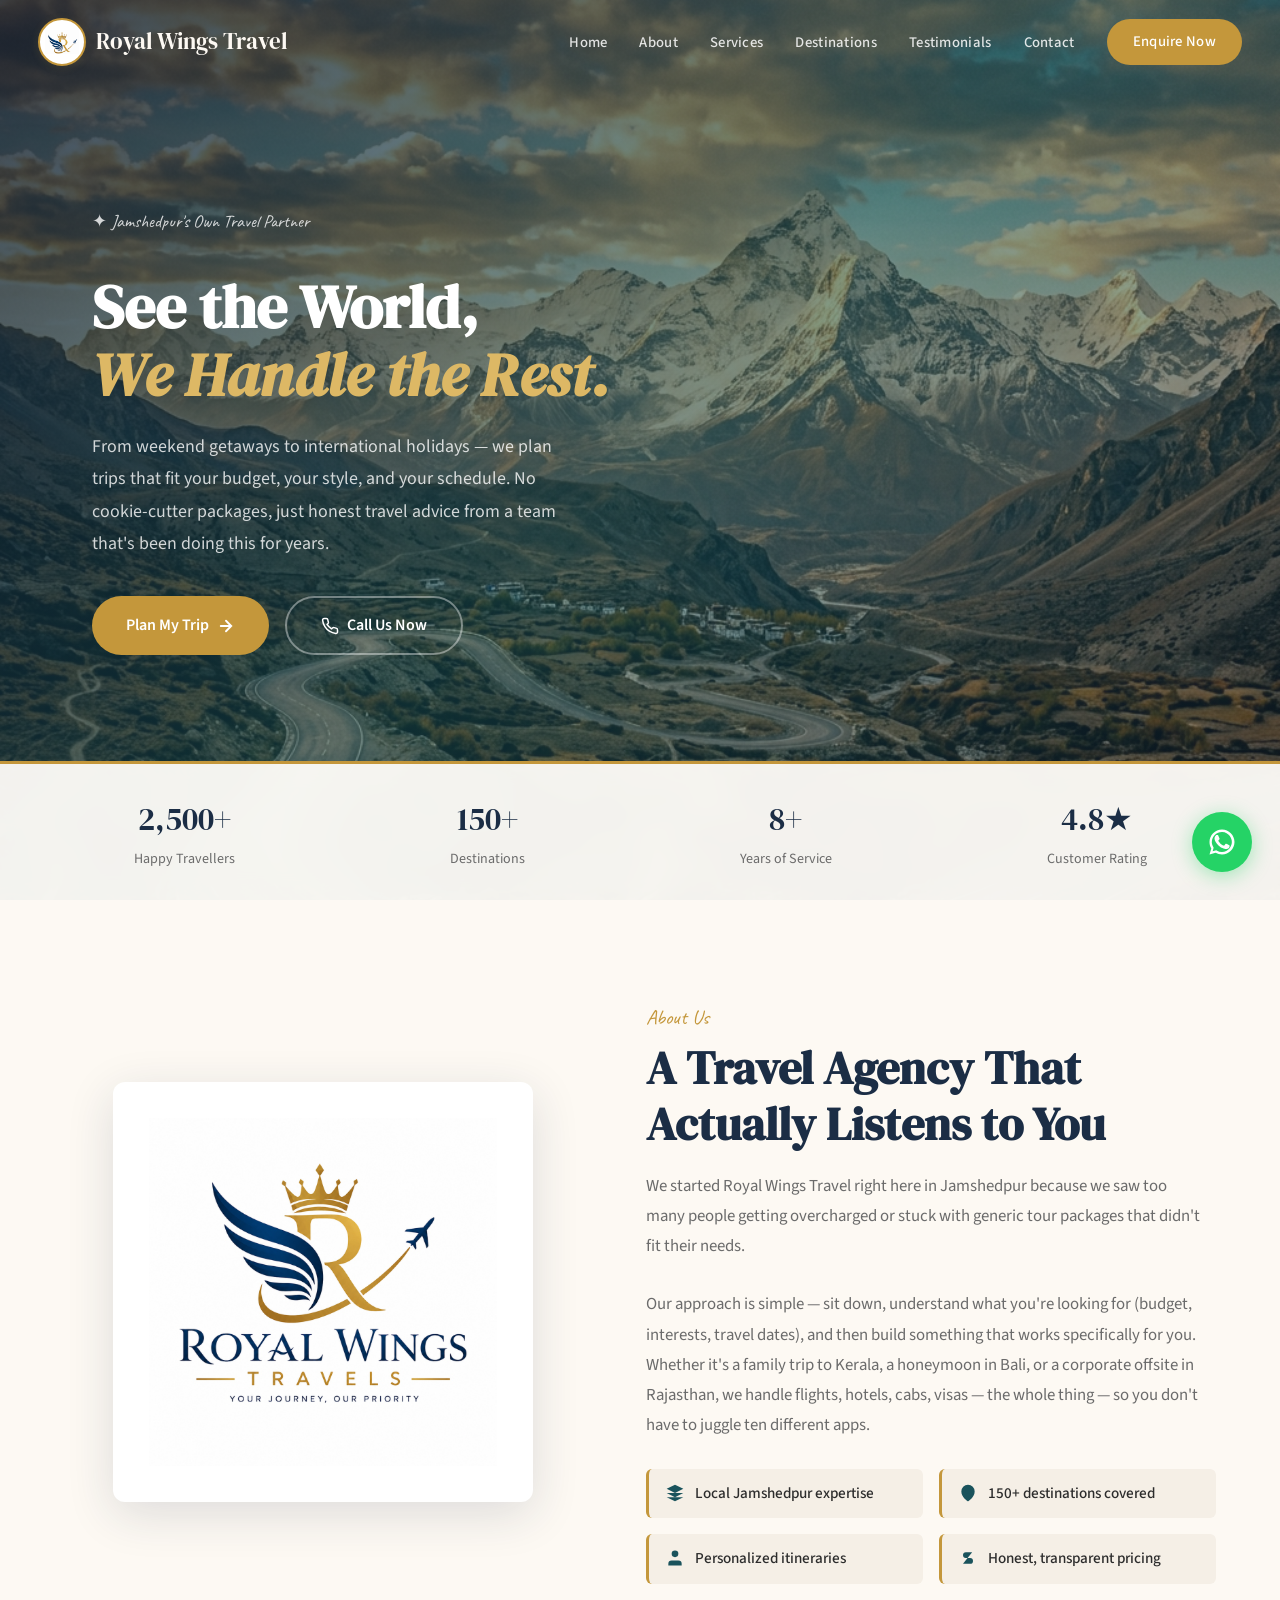
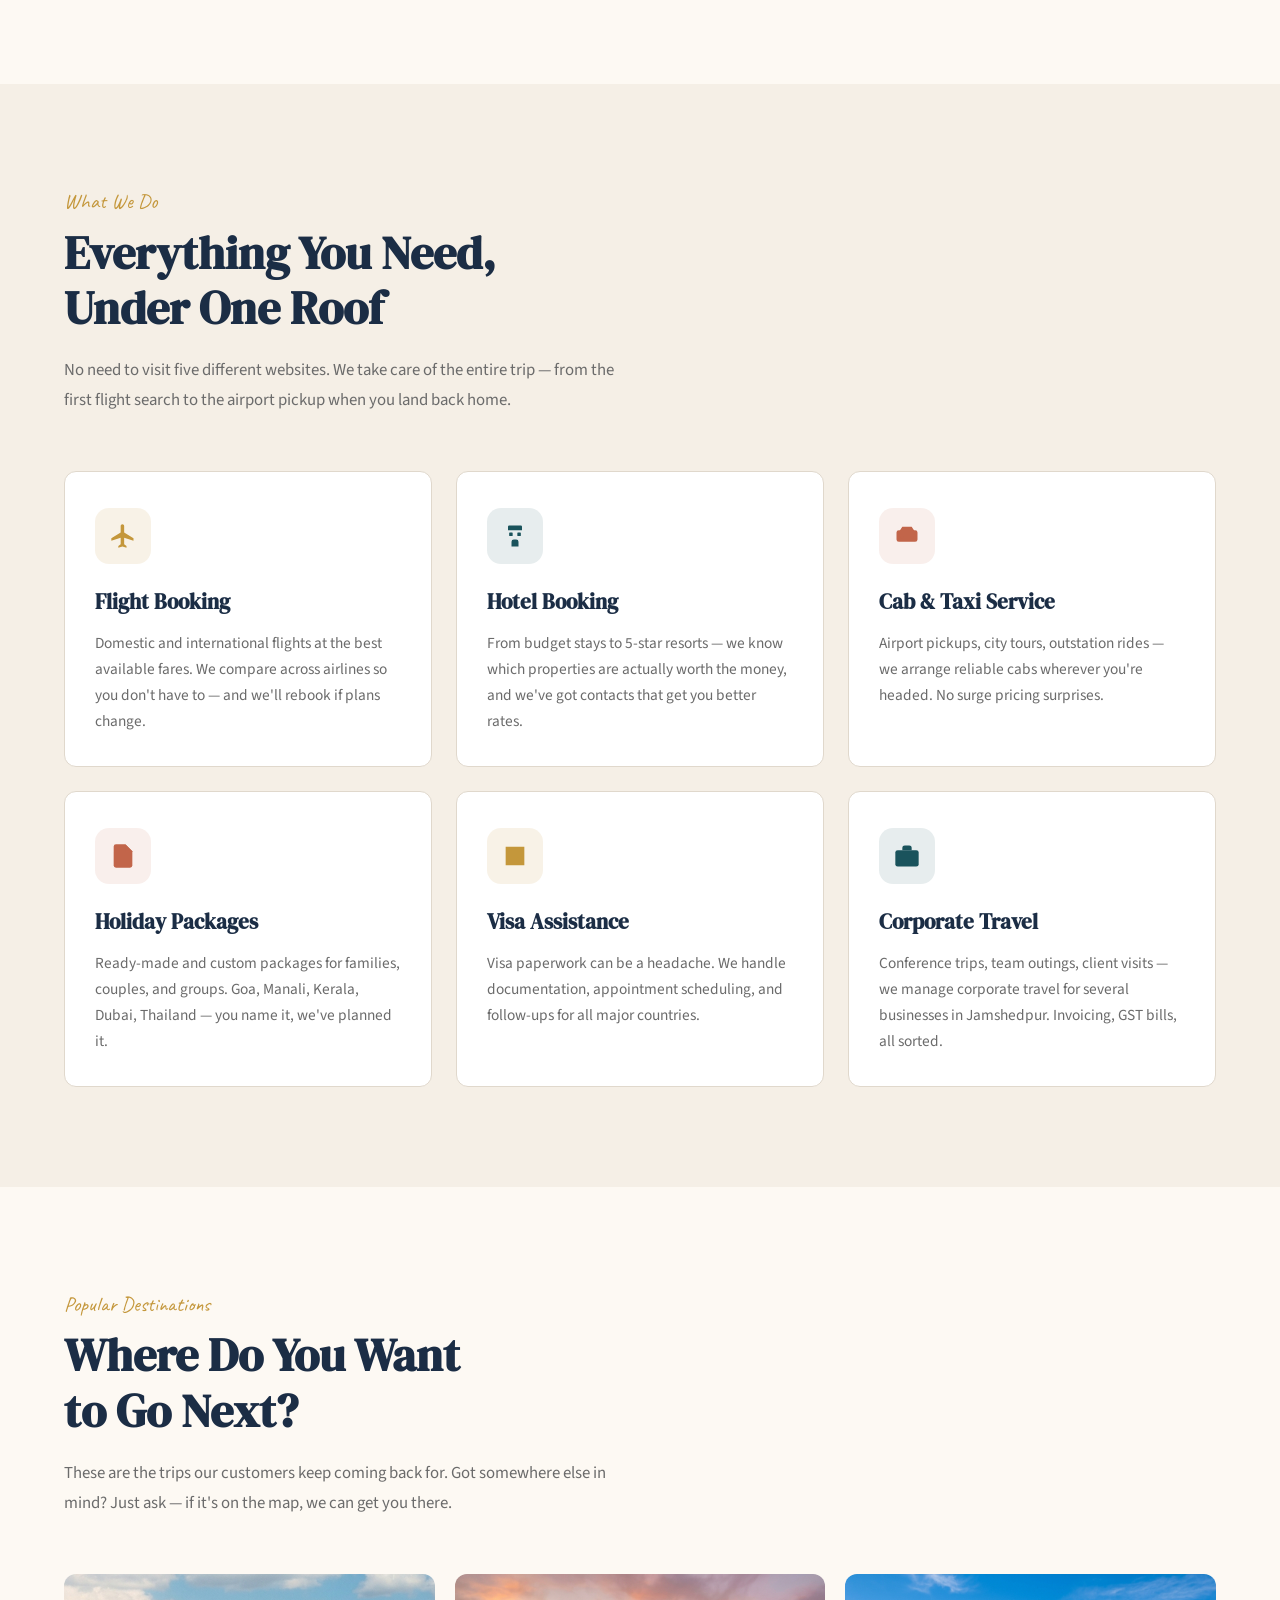
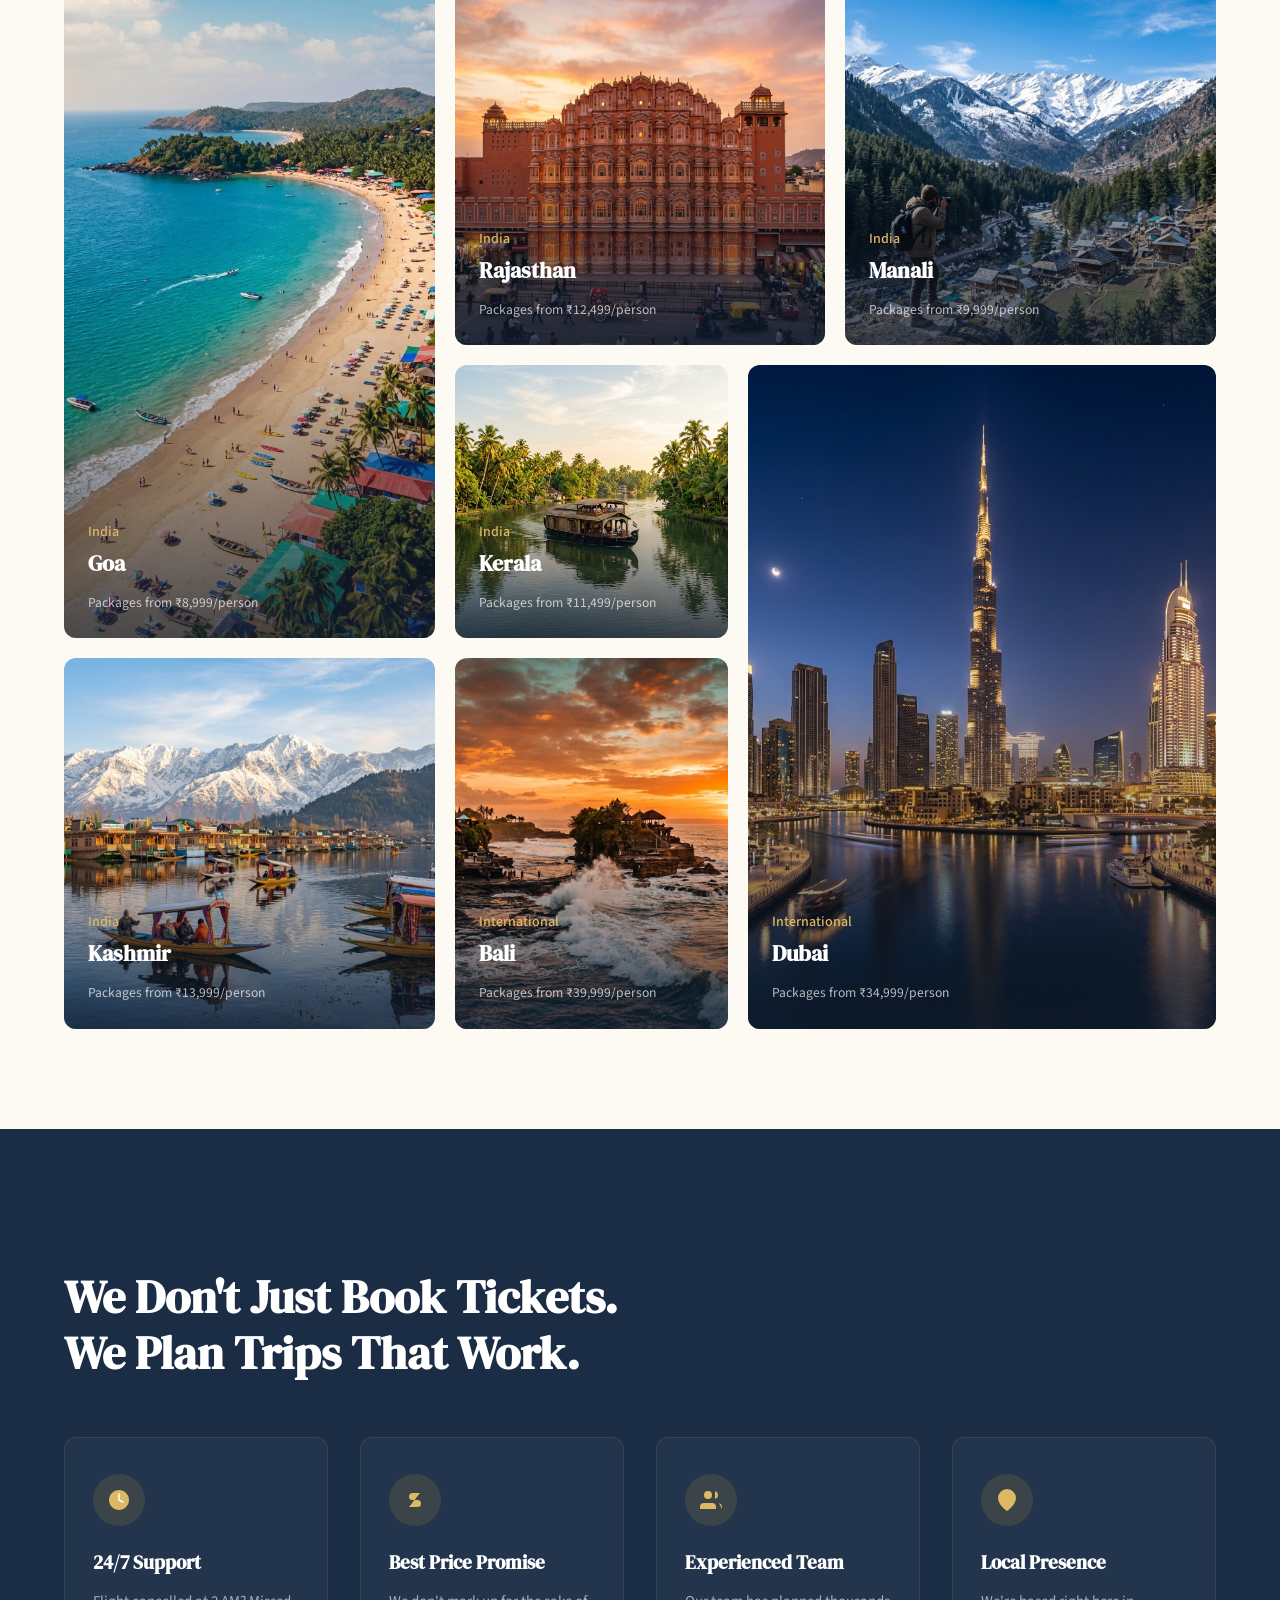
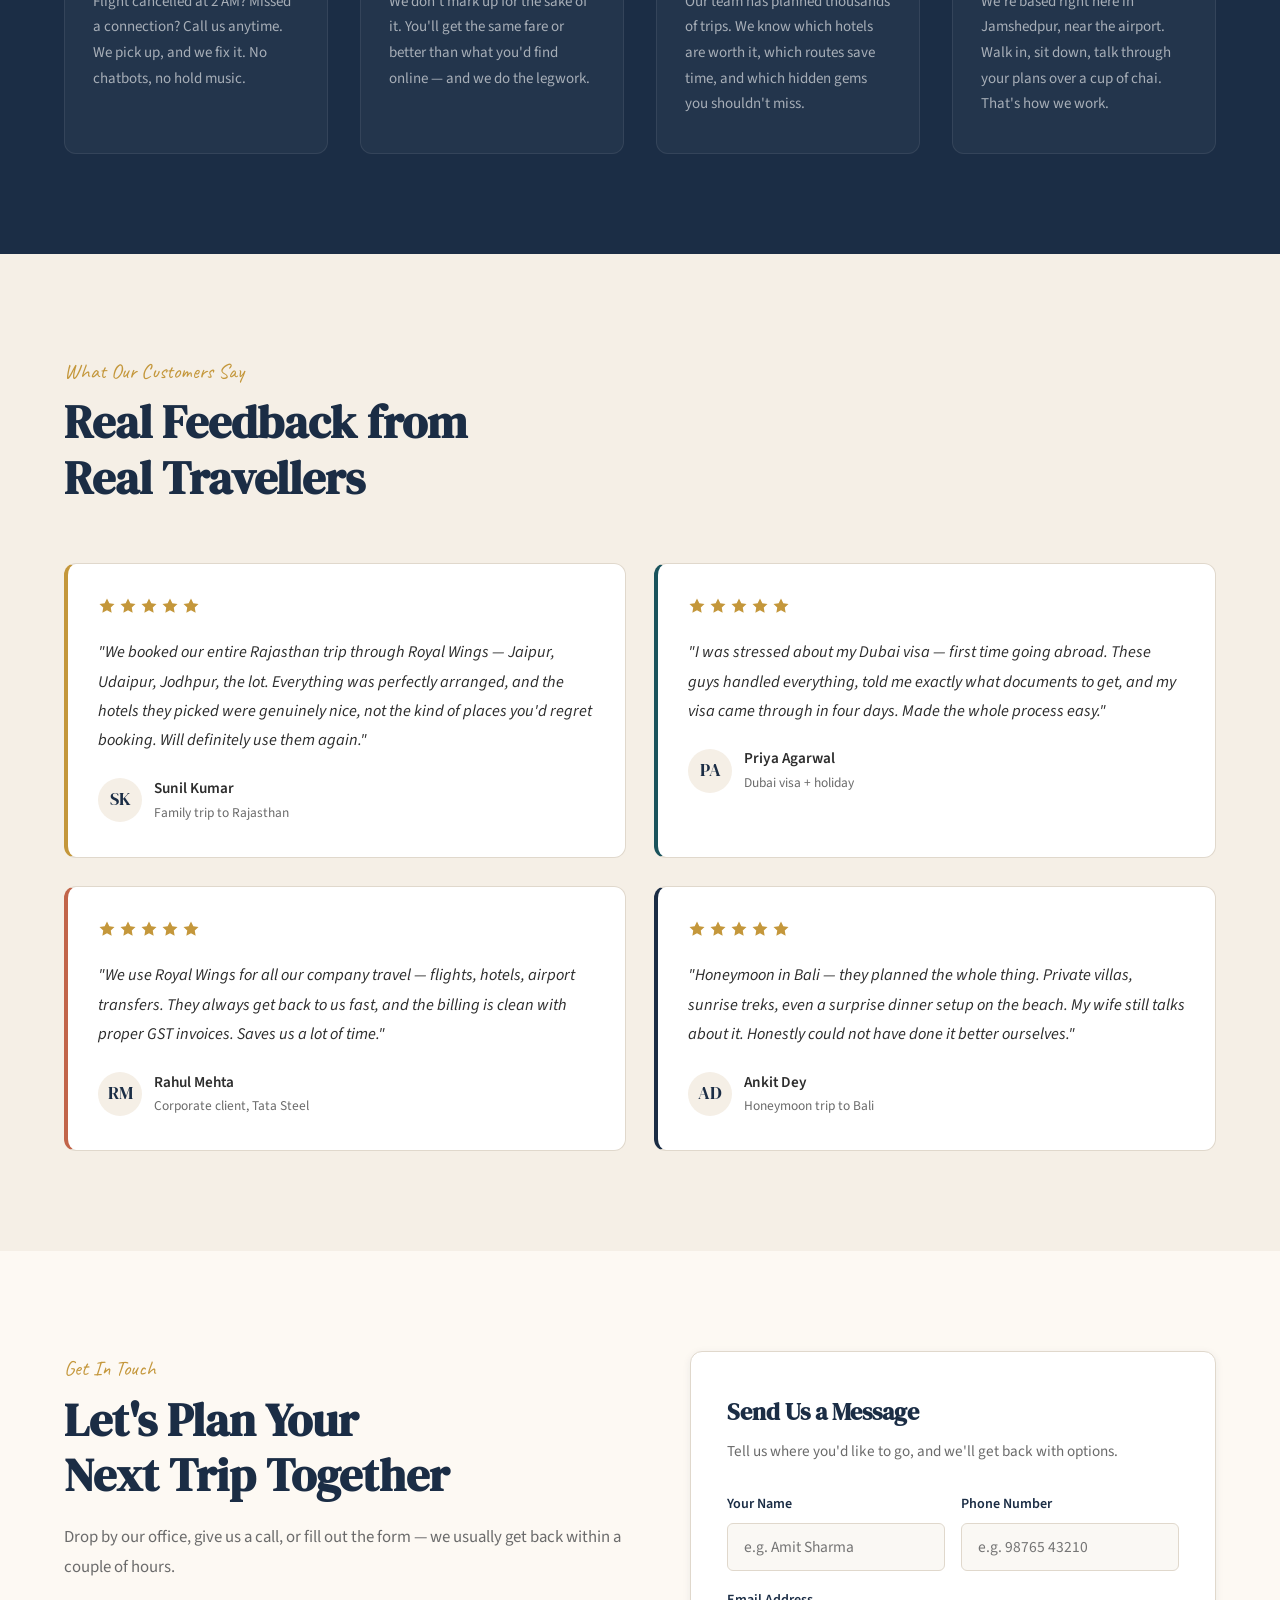
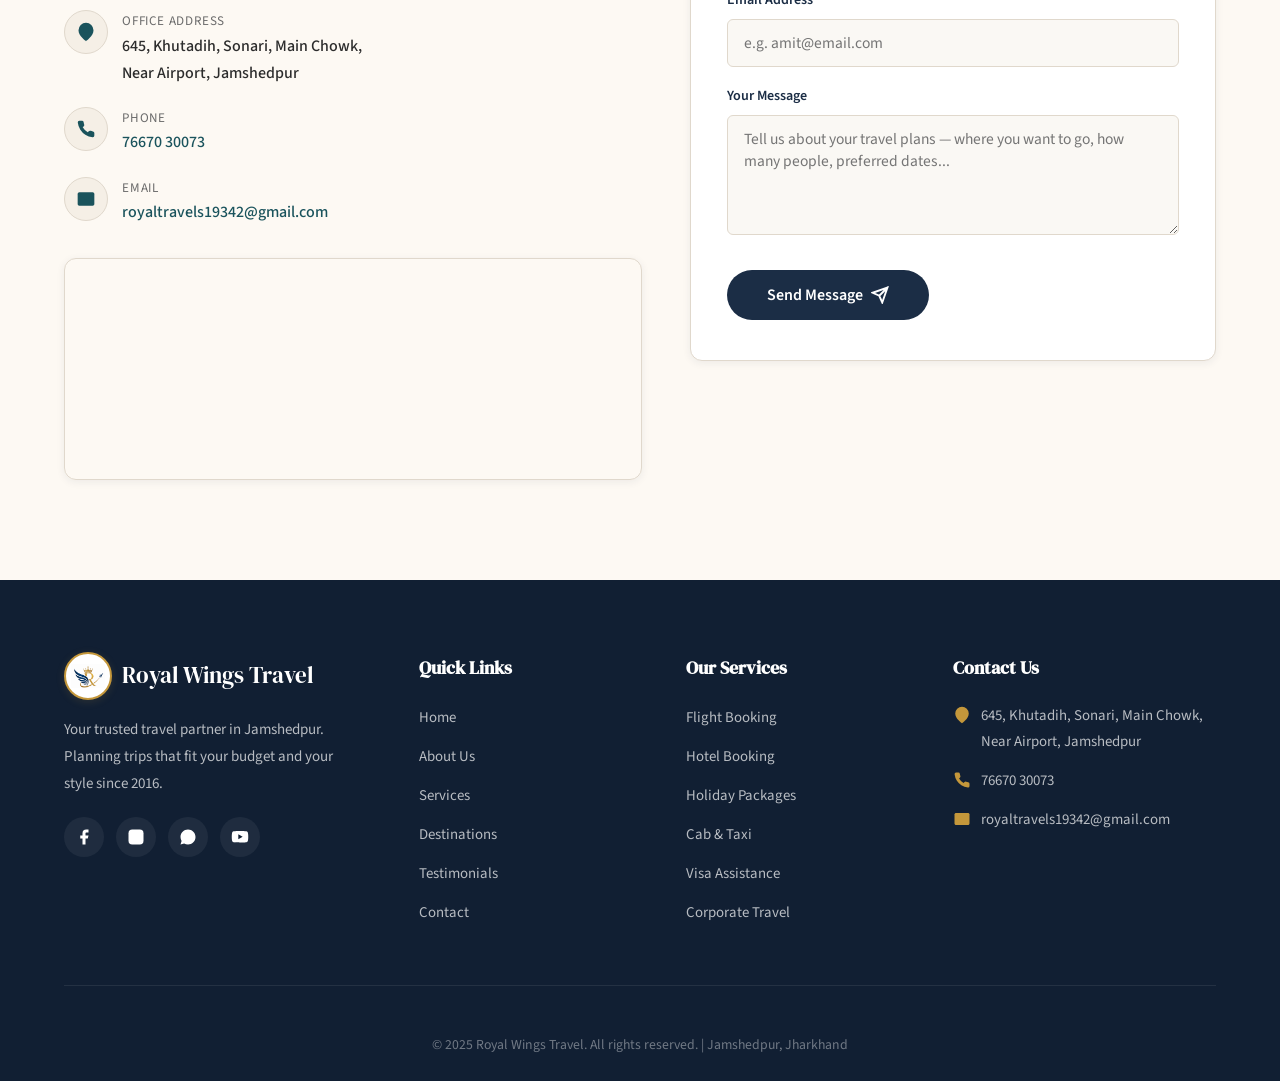
==== index.html @ b83269b8 "Initial commit - Royal Wings Travel website" ====
<!DOCTYPE html>
<html lang="en">
<head>
  <meta charset="UTF-8" />
  <meta name="viewport" content="width=device-width, initial-scale=1.0" />
  <title>Royal Wings Travel — Your Trusted Travel Partner in Jamshedpur</title>
  <meta name="description" content="Royal Wings Travel offers flight bookings, hotel reservations, holiday packages, visa assistance and more from the heart of Jamshedpur. Personalized trips, honest prices, local expertise." />
  <meta name="keywords" content="travel agency Jamshedpur, flight booking, hotel booking, holiday packages, Royal Wings Travel, visa assistance, cab booking" />

  <!-- Fonts -->
  <link rel="preconnect" href="https://fonts.googleapis.com" />
  <link rel="preconnect" href="https://fonts.gstatic.com" crossorigin />
  <link href="https://fonts.googleapis.com/css2?family=Caveat:wght@500&family=DM+Serif+Display:ital@0;1&family=Source+Sans+3:ital,wght@0,300;0,400;0,500;0,600;0,700;1,400&display=swap" rel="stylesheet" />

  <style>
    /* ===== RESET & BASE ===== */
    *, *::before, *::after { margin: 0; padding: 0; box-sizing: border-box; }

    :root {
      --navy: #1b2d45;
      --navy-deep: #111f33;
      --teal: #1a535c;
      --teal-light: #267a87;
      --gold: #c4973b;
      --gold-light: #ddb865;
      --sand: #f5efe6;
      --sand-light: #faf8f4;
      --terracotta: #c2654a;
      --cream: #fdf9f3;
      --dark: #2c2c2c;
      --muted: #6b6b6b;
      --border: #e0d8cc;
      --shadow-sm: 0 2px 8px rgba(27,45,69,.07);
      --shadow-md: 0 6px 24px rgba(27,45,69,.10);
      --shadow-lg: 0 12px 48px rgba(27,45,69,.14);
      --radius: 6px;
      --radius-lg: 12px;
      --font-heading: 'DM Serif Display', Georgia, serif;
      --font-body: 'Source Sans 3', 'Segoe UI', sans-serif;
      --font-accent: 'Caveat', cursive;
      --transition: .3s ease;
    }

    html { scroll-behavior: smooth; }
    body {
      font-family: var(--font-body);
      font-size: 17px;
      line-height: 1.7;
      color: var(--dark);
      background: var(--cream);
      background-image: url("data:image/svg+xml,%3Csvg width='60' height='60' viewBox='0 0 60 60' xmlns='http://www.w3.org/2000/svg'%3E%3Cg fill='none' fill-rule='evenodd'%3E%3Cg fill='%23c4973b' fill-opacity='0.03'%3E%3Cpath d='M36 34v-4h-2v4h-4v2h4v4h2v-4h4v-2h-4zm0-30V0h-2v4h-4v2h4v4h2V6h4V4h-4zM6 34v-4H4v4H0v2h4v4h2v-4h4v-2H6zM6 4V0H4v4H0v2h4v4h2V6h4V4H6z'/%3E%3C/g%3E%3C/g%3E%3C/svg%3E");
      -webkit-font-smoothing: antialiased;
    }
    img { display: block; max-width: 100%; height: auto; }
    a { color: inherit; text-decoration: none; }
    button, input, textarea, select { font-family: inherit; font-size: inherit; }

    /* Utility */
    .container { max-width: 1200px; margin: 0 auto; padding: 0 24px; }
    .section-pad { padding: 100px 0; }
    .accent-text { font-family: var(--font-accent); color: var(--gold); font-size: 1.35rem; }
    .section-label {
      font-family: var(--font-accent);
      color: var(--gold);
      font-size: 1.3rem;
      margin-bottom: 6px;
      display: block;
    }
    .section-heading {
      font-family: var(--font-heading);
      font-size: clamp(2rem, 4.5vw, 2.9rem);
      color: var(--navy);
      line-height: 1.2;
      margin-bottom: 18px;
    }
    .section-desc {
      color: var(--muted);
      max-width: 560px;
      font-size: 1.05rem;
      line-height: 1.8;
    }

    /* ===== HEADER / NAV ===== */
    .site-header {
      position: fixed;
      top: 0; left: 0; right: 0;
      z-index: 1000;
      padding: 0 0;
      transition: background var(--transition), box-shadow var(--transition), padding var(--transition);
    }
    .site-header.scrolled {
      background: rgba(255,253,249,.97);
      box-shadow: 0 2px 20px rgba(27,45,69,.08);
      backdrop-filter: blur(12px);
    }
    .header-inner {
      max-width: 1260px;
      margin: 0 auto;
      padding: 18px 28px;
      display: flex;
      align-items: center;
      justify-content: space-between;
      transition: padding var(--transition);
    }
    .site-header.scrolled .header-inner { padding: 12px 28px; }

    .logo {
      display: flex;
      align-items: center;
      gap: 10px;
      font-family: var(--font-heading);
      font-size: 1.45rem;
      color: var(--cream);
      transition: color var(--transition);
    }
    .site-header.scrolled .logo { color: var(--navy); }
    .logo-icon {
      width: 48px; height: 48px;
      flex-shrink: 0;
      display: flex; align-items: center; justify-content: center;
      border-radius: 50%;
      background: #fff;
      border: 2px solid var(--gold);
      padding: 5px;
      box-shadow: 0 2px 8px rgba(196,151,59,.15);
    }
    .logo-icon img {
      width: 100%; height: 100%;
      object-fit: contain;
    }
    .logo span { font-weight: 400; }

    .nav-links { display: flex; align-items: center; gap: 32px; list-style: none; }
    .nav-links a {
      font-size: .92rem;
      font-weight: 500;
      color: rgba(255,255,255,.85);
      letter-spacing: .3px;
      position: relative;
      transition: color var(--transition);
    }
    .site-header.scrolled .nav-links a { color: var(--dark); }
    .nav-links a::after {
      content: '';
      position: absolute;
      bottom: -4px; left: 0;
      width: 0; height: 2px;
      background: var(--gold);
      transition: width var(--transition);
    }
    .nav-links a:hover::after { width: 100%; }
    .nav-links a:hover { color: var(--gold); }

    .nav-cta {
      display: inline-block;
      padding: 10px 26px;
      background: var(--gold);
      color: #fff !important;
      font-weight: 600;
      font-size: .9rem;
      border-radius: 50px;
      letter-spacing: .4px;
      transition: background var(--transition), transform var(--transition);
      border: none; cursor: pointer;
    }
    .nav-cta:hover { background: var(--terracotta); transform: translateY(-1px); }
    .nav-cta::after { display: none !important; }

    /* Mobile menu toggle */
    .menu-toggle {
      display: none;
      background: none; border: none; cursor: pointer;
      width: 32px; height: 24px;
      position: relative; z-index: 1001;
    }
    .menu-toggle span {
      display: block;
      width: 100%; height: 2.5px;
      background: var(--cream);
      border-radius: 2px;
      position: absolute; left: 0;
      transition: all .3s;
    }
    .site-header.scrolled .menu-toggle span { background: var(--navy); }
    .menu-toggle span:nth-child(1) { top: 0; }
    .menu-toggle span:nth-child(2) { top: 10px; }
    .menu-toggle span:nth-child(3) { top: 20px; }
    .menu-toggle.active span:nth-child(1) { top: 10px; transform: rotate(45deg); }
    .menu-toggle.active span:nth-child(2) { opacity: 0; }
    .menu-toggle.active span:nth-child(3) { top: 10px; transform: rotate(-45deg); }

    /* ===== HERO ===== */
    .hero {
      position: relative;
      min-height: 100vh;
      display: flex;
      align-items: center;
      overflow: hidden;
    }
    .hero-bg {
      position: absolute; inset: 0;
      background: url('images/hero.png') center/cover no-repeat;
    }
    .hero-bg::after {
      content: '';
      position: absolute; inset: 0;
      background: linear-gradient(135deg, rgba(17,31,51,.82) 0%, rgba(26,83,92,.55) 50%, rgba(27,45,69,.4) 100%);
    }
    .hero-content {
      position: relative; z-index: 2;
      max-width: 1260px;
      margin: 0 auto;
      padding: 140px 28px 180px;
      display: grid;
      grid-template-columns: 1fr 1fr;
      gap: 60px;
      align-items: center;
    }
    .hero-text { max-width: 580px; }
    .hero-tag {
      font-family: var(--font-accent);
      color: var(--gold-light);
      font-size: 1.4rem;
      margin-bottom: 12px;
    }
    .hero-text h1 {
      font-family: var(--font-heading);
      font-size: clamp(2.6rem, 5.5vw, 3.8rem);
      color: #fff;
      line-height: 1.12;
      margin-bottom: 22px;
    }
    .hero-text h1 em {
      font-style: italic;
      color: var(--gold-light);
    }
    .hero-text p {
      color: rgba(255,255,255,.8);
      font-size: 1.12rem;
      line-height: 1.8;
      margin-bottom: 36px;
      max-width: 480px;
    }
    .hero-buttons { display: flex; gap: 16px; flex-wrap: wrap; }
    .btn-primary {
      display: inline-flex; align-items: center; gap: 8px;
      padding: 14px 34px;
      background: var(--gold);
      color: #fff;
      font-weight: 600;
      font-size: 1rem;
      border-radius: 50px;
      border: none; cursor: pointer;
      transition: background var(--transition), transform var(--transition), box-shadow var(--transition);
    }
    .btn-primary:hover {
      background: var(--terracotta);
      transform: translateY(-2px);
      box-shadow: 0 8px 24px rgba(196,151,59,.3);
    }
    .btn-outline {
      display: inline-flex; align-items: center; gap: 8px;
      padding: 14px 34px;
      background: transparent;
      color: #fff;
      font-weight: 600;
      font-size: 1rem;
      border-radius: 50px;
      border: 2px solid rgba(255,255,255,.4);
      cursor: pointer;
      transition: all var(--transition);
    }
    .btn-outline:hover {
      border-color: var(--gold);
      color: var(--gold-light);
      background: rgba(196,151,59,.1);
    }
    .hero-stat-strip {
      position: absolute;
      bottom: 0; left: 0; right: 0;
      z-index: 3;
      background: rgba(255,253,249,.95);
      backdrop-filter: blur(12px);
      border-top: 3px solid var(--gold);
    }
    .stat-inner {
      max-width: 1260px; margin: 0 auto;
      padding: 28px;
      display: flex; justify-content: space-around; gap: 24px;
      flex-wrap: wrap;
    }
    .stat-item { text-align: center; }
    .stat-item .num {
      font-family: var(--font-heading);
      font-size: 2rem;
      color: var(--navy);
    }
    .stat-item .label {
      font-size: .88rem;
      color: var(--muted);
      margin-top: 2px;
    }

    /* ===== ABOUT ===== */
    .about { background: var(--cream); }
    .about-grid {
      display: grid;
      grid-template-columns: 1fr 1.1fr;
      gap: 64px;
      align-items: center;
    }
    .about-image-wrap {
      position: relative;
    }
    .about-image-wrap img {
      border-radius: var(--radius-lg);
      box-shadow: var(--shadow-lg);
    }
    .about-image-wrap .about-logo-img {
      background: #fff;
      padding: 36px;
      max-width: 420px;
      margin: 0 auto;
    }
    .about-image-accent {
      position: absolute;
      bottom: -20px; right: -20px;
      width: 180px; height: 180px;
      border: 3px solid var(--gold);
      border-radius: var(--radius-lg);
      z-index: -1;
    }
    .about-badge {
      position: absolute;
      top: -16px; left: -16px;
      background: var(--navy);
      color: #fff;
      padding: 16px 20px;
      border-radius: var(--radius-lg);
      text-align: center;
      box-shadow: var(--shadow-md);
    }
    .about-badge .num { font-family: var(--font-heading); font-size: 2rem; line-height: 1; }
    .about-badge .txt { font-size: .78rem; text-transform: uppercase; letter-spacing: 1px; opacity: .8; }
    .about-content .section-desc { margin-bottom: 28px; }
    .about-highlights {
      display: grid;
      grid-template-columns: 1fr 1fr;
      gap: 16px;
      margin-top: 28px;
    }
    .about-highlight {
      display: flex; align-items: flex-start; gap: 10px;
      padding: 12px 16px;
      background: var(--sand);
      border-radius: var(--radius);
      border-left: 3px solid var(--gold);
    }
    .about-highlight svg { flex-shrink: 0; width: 20px; height: 20px; fill: var(--teal); margin-top: 2px; }
    .about-highlight span { font-size: .95rem; font-weight: 500; }

    /* ===== SERVICES ===== */
    .services { background: var(--sand); }
    .services-header { text-align: left; margin-bottom: 56px; }
    .services-grid {
      display: grid;
      grid-template-columns: repeat(3, 1fr);
      gap: 24px;
    }
    .service-card {
      background: #fff;
      border-radius: var(--radius-lg);
      padding: 36px 30px 32px;
      position: relative;
      overflow: hidden;
      border: 1px solid var(--border);
      transition: transform var(--transition), box-shadow var(--transition);
    }
    .service-card:hover {
      transform: translateY(-6px);
      box-shadow: var(--shadow-lg);
    }
    .service-card::before {
      content: '';
      position: absolute;
      top: 0; left: 0; right: 0;
      height: 4px;
      background: var(--gold);
      transform: scaleX(0);
      transform-origin: left;
      transition: transform .4s ease;
    }
    .service-card:hover::before { transform: scaleX(1); }
    /* Alternate accent colors */
    .service-card:nth-child(2)::before { background: var(--teal); }
    .service-card:nth-child(3)::before { background: var(--terracotta); }
    .service-card:nth-child(4)::before { background: var(--terracotta); }
    .service-card:nth-child(5)::before { background: var(--gold); }
    .service-card:nth-child(6)::before { background: var(--teal); }

    .service-icon {
      width: 56px; height: 56px;
      border-radius: 14px;
      display: flex; align-items: center; justify-content: center;
      margin-bottom: 20px;
    }
    .service-icon svg { width: 28px; height: 28px; }
    .si-gold { background: rgba(196,151,59,.12); }
    .si-gold svg { fill: var(--gold); }
    .si-teal { background: rgba(26,83,92,.1); }
    .si-teal svg { fill: var(--teal); }
    .si-terra { background: rgba(194,101,74,.1); }
    .si-terra svg { fill: var(--terracotta); }
    .service-card h3 {
      font-family: var(--font-heading);
      font-size: 1.3rem;
      color: var(--navy);
      margin-bottom: 10px;
    }
    .service-card p { color: var(--muted); font-size: .96rem; line-height: 1.7; }

    /* ===== DESTINATIONS ===== */
    .destinations { background: var(--cream); }
    .dest-header { margin-bottom: 56px; }
    .dest-grid {
      display: grid;
      grid-template-columns: repeat(12, 1fr);
      grid-template-rows: auto;
      gap: 20px;
    }
    .dest-card {
      position: relative;
      border-radius: var(--radius-lg);
      overflow: hidden;
      cursor: pointer;
    }
    .dest-card img {
      width: 100%; height: 100%;
      object-fit: cover;
      transition: transform .6s ease;
    }
    .dest-card:hover img { transform: scale(1.08); }
    .dest-overlay {
      position: absolute; inset: 0;
      background: linear-gradient(0deg, rgba(17,31,51,.75) 0%, transparent 55%);
      display: flex; flex-direction: column;
      justify-content: flex-end;
      padding: 24px;
      transition: background var(--transition);
    }
    .dest-card:hover .dest-overlay { background: linear-gradient(0deg, rgba(17,31,51,.85) 0%, rgba(26,83,92,.2) 55%); }
    .dest-overlay h3 {
      font-family: var(--font-heading);
      color: #fff;
      font-size: 1.4rem;
      margin-bottom: 4px;
    }
    .dest-overlay .dest-sub {
      color: var(--gold-light);
      font-size: .88rem;
      font-weight: 500;
    }
    .dest-overlay .dest-price {
      color: rgba(255,255,255,.7);
      font-size: .85rem;
      margin-top: 4px;
    }
    /* Staggered grid layout */
    .dest-card:nth-child(1) { grid-column: 1 / 5; grid-row: 1 / 3; min-height: 420px; }
    .dest-card:nth-child(2) { grid-column: 5 / 9; grid-row: 1; min-height: 200px; }
    .dest-card:nth-child(3) { grid-column: 9 / 13; grid-row: 1; min-height: 200px; }
    .dest-card:nth-child(4) { grid-column: 5 / 8; grid-row: 2; min-height: 200px; }
    .dest-card:nth-child(5) { grid-column: 8 / 13; grid-row: 2 / 4; min-height: 420px; }
    .dest-card:nth-child(6) { grid-column: 1 / 5; grid-row: 3; min-height: 200px; }
    .dest-card:nth-child(7) { grid-column: 5 / 8; grid-row: 3; min-height: 200px; }

    /* ===== WHY CHOOSE US ===== */
    .why-us { background: var(--navy); color: #fff; }
    .why-us .section-label { color: var(--gold-light); }
    .why-us .section-heading { color: #fff; }
    .why-us .section-desc { color: rgba(255,255,255,.65); }
    .why-header { margin-bottom: 56px; }
    .why-grid {
      display: grid;
      grid-template-columns: repeat(4, 1fr);
      gap: 32px;
    }
    .why-card {
      padding: 36px 28px;
      border-radius: var(--radius-lg);
      border: 1px solid rgba(255,255,255,.08);
      background: rgba(255,255,255,.04);
      transition: background var(--transition), transform var(--transition);
    }
    .why-card:hover {
      background: rgba(255,255,255,.08);
      transform: translateY(-4px);
    }
    .why-icon {
      width: 52px; height: 52px;
      border-radius: 50%;
      background: rgba(196,151,59,.15);
      display: flex; align-items: center; justify-content: center;
      margin-bottom: 20px;
    }
    .why-icon svg { width: 24px; height: 24px; fill: var(--gold-light); }
    .why-card h3 {
      font-family: var(--font-heading);
      font-size: 1.2rem;
      margin-bottom: 10px;
    }
    .why-card p { color: rgba(255,255,255,.6); font-size: .94rem; line-height: 1.7; }

    /* ===== TESTIMONIALS ===== */
    .testimonials { background: var(--sand); }
    .test-header { margin-bottom: 56px; }
    .test-grid {
      display: grid;
      grid-template-columns: 1fr 1fr;
      gap: 28px;
    }
    .test-card {
      background: #fff;
      border-radius: var(--radius-lg);
      padding: 32px 30px;
      border: 1px solid var(--border);
      position: relative;
    }
    .test-card:nth-child(1) { border-left: 4px solid var(--gold); }
    .test-card:nth-child(2) { border-left: 4px solid var(--teal); transform: translateY(24px); }
    .test-card:nth-child(3) { border-left: 4px solid var(--terracotta); }
    .test-card:nth-child(4) { border-left: 4px solid var(--navy); transform: translateY(24px); }

    .test-stars { margin-bottom: 14px; }
    .test-stars svg { width: 18px; height: 18px; fill: var(--gold); }
    .test-quote {
      font-size: 1.02rem;
      line-height: 1.8;
      color: var(--dark);
      margin-bottom: 20px;
      font-style: italic;
    }
    .test-author {
      display: flex; align-items: center; gap: 12px;
    }
    .test-avatar {
      width: 44px; height: 44px;
      border-radius: 50%;
      background: var(--sand);
      display: flex; align-items: center; justify-content: center;
      font-family: var(--font-heading);
      font-size: 1.1rem;
      color: var(--navy);
    }
    .test-author-info .name { font-weight: 600; font-size: .95rem; }
    .test-author-info .role { color: var(--muted); font-size: .84rem; }

    /* ===== CONTACT ===== */
    .contact { background: var(--cream); }
    .contact-grid {
      display: grid;
      grid-template-columns: 1.1fr 1fr;
      gap: 48px;
      align-items: start;
    }
    .contact-info-list {
      list-style: none;
      margin: 28px 0 32px;
      display: flex; flex-direction: column; gap: 20px;
    }
    .contact-info-list li {
      display: flex; align-items: flex-start; gap: 14px;
    }
    .ci-icon {
      width: 44px; height: 44px;
      border-radius: 50%;
      background: var(--sand);
      display: flex; align-items: center; justify-content: center;
      flex-shrink: 0;
      border: 1px solid var(--border);
    }
    .ci-icon svg { width: 20px; height: 20px; fill: var(--teal); }
    .ci-text .ci-label { font-size: .82rem; color: var(--muted); text-transform: uppercase; letter-spacing: .8px; }
    .ci-text .ci-value { font-weight: 500; font-size: 1rem; }
    .ci-text a { color: var(--teal); transition: color var(--transition); }
    .ci-text a:hover { color: var(--gold); }

    .contact-map {
      border-radius: var(--radius-lg);
      overflow: hidden;
      margin-top: 24px;
      border: 1px solid var(--border);
      box-shadow: var(--shadow-sm);
    }
    .contact-map iframe { width: 100%; height: 220px; border: none; display: block; }

    .contact-form-wrap {
      background: #fff;
      border-radius: var(--radius-lg);
      padding: 40px 36px;
      border: 1px solid var(--border);
      box-shadow: var(--shadow-sm);
    }
    .contact-form-wrap h3 {
      font-family: var(--font-heading);
      font-size: 1.5rem;
      color: var(--navy);
      margin-bottom: 6px;
    }
    .contact-form-wrap > p {
      color: var(--muted);
      font-size: .95rem;
      margin-bottom: 28px;
    }
    .form-group { margin-bottom: 18px; }
    .form-group label {
      display: block;
      font-size: .88rem;
      font-weight: 600;
      color: var(--navy);
      margin-bottom: 6px;
    }
    .form-group input,
    .form-group textarea {
      width: 100%;
      padding: 12px 16px;
      border: 1px solid var(--border);
      border-radius: var(--radius);
      background: var(--sand-light);
      color: var(--dark);
      font-size: .97rem;
      transition: border-color var(--transition), box-shadow var(--transition);
      outline: none;
    }
    .form-group input:focus,
    .form-group textarea:focus {
      border-color: var(--teal);
      box-shadow: 0 0 0 3px rgba(26,83,92,.1);
    }
    .form-group textarea { min-height: 120px; resize: vertical; }
    .form-row { display: grid; grid-template-columns: 1fr 1fr; gap: 16px; }
    .form-submit {
      display: inline-flex; align-items: center; gap: 8px;
      padding: 14px 40px;
      background: var(--navy);
      color: #fff;
      font-weight: 600;
      font-size: 1rem;
      border-radius: 50px;
      border: none; cursor: pointer;
      transition: background var(--transition), transform var(--transition);
      margin-top: 8px;
    }
    .form-submit:hover {
      background: var(--teal);
      transform: translateY(-2px);
    }

    /* ===== FOOTER ===== */
    .site-footer {
      background: var(--navy-deep);
      color: rgba(255,255,255,.7);
      padding: 72px 0 0;
    }
    .footer-grid {
      display: grid;
      grid-template-columns: 1.4fr 1fr 1fr 1.2fr;
      gap: 48px;
      padding-bottom: 48px;
      border-bottom: 1px solid rgba(255,255,255,.08);
    }
    .footer-brand .logo { color: #fff; margin-bottom: 16px; }
    .footer-brand p { font-size: .94rem; line-height: 1.8; max-width: 300px; }
    .footer-social {
      display: flex; gap: 12px; margin-top: 20px;
    }
    .footer-social a {
      width: 40px; height: 40px;
      border-radius: 50%;
      background: rgba(255,255,255,.06);
      display: flex; align-items: center; justify-content: center;
      transition: background var(--transition);
    }
    .footer-social a:hover { background: var(--gold); }
    .footer-social svg { width: 18px; height: 18px; fill: #fff; }

    .footer-col h4 {
      font-family: var(--font-heading);
      color: #fff;
      font-size: 1.15rem;
      margin-bottom: 20px;
    }
    .footer-col ul { list-style: none; }
    .footer-col li { margin-bottom: 10px; }
    .footer-col a {
      font-size: .93rem;
      transition: color var(--transition);
    }
    .footer-col a:hover { color: var(--gold-light); }
    .footer-contact-item {
      display: flex; align-items: flex-start; gap: 10px;
      margin-bottom: 14px;
      font-size: .93rem;
    }
    .footer-contact-item svg { width: 18px; height: 18px; fill: var(--gold); flex-shrink: 0; margin-top: 3px; }
    .footer-bottom {
      padding: 24px 0;
      margin-top: 24px;
      text-align: center;
      font-size: .86rem;
      color: rgba(255,255,255,.4);
    }

    /* ===== FLOATING WHATSAPP ===== */
    .whatsapp-float {
      position: fixed;
      bottom: 28px; right: 28px;
      z-index: 999;
      width: 60px; height: 60px;
      border-radius: 50%;
      background: #25d366;
      display: flex; align-items: center; justify-content: center;
      box-shadow: 0 4px 20px rgba(37,211,102,.4);
      transition: transform var(--transition), box-shadow var(--transition);
      animation: waPulse 2s infinite;
    }
    .whatsapp-float:hover {
      transform: scale(1.1);
      box-shadow: 0 6px 28px rgba(37,211,102,.55);
    }
    .whatsapp-float svg { width: 30px; height: 30px; fill: #fff; }
    @keyframes waPulse {
      0%, 100% { box-shadow: 0 4px 20px rgba(37,211,102,.4); }
      50% { box-shadow: 0 4px 28px rgba(37,211,102,.6); }
    }
    .wa-tooltip {
      position: absolute;
      right: 72px;
      top: 50%;
      transform: translateY(-50%);
      background: #fff;
      color: var(--dark);
      padding: 8px 14px;
      border-radius: 8px;
      font-size: .85rem;
      font-weight: 500;
      white-space: nowrap;
      box-shadow: var(--shadow-md);
      opacity: 0;
      pointer-events: none;
      transition: opacity var(--transition);
    }
    .whatsapp-float:hover .wa-tooltip { opacity: 1; }

    /* ===== SCROLL ANIMATIONS ===== */
    .reveal {
      opacity: 0;
      transform: translateY(30px);
      transition: opacity .7s ease, transform .7s ease;
    }
    .reveal.visible {
      opacity: 1;
      transform: translateY(0);
    }
    .reveal-left {
      opacity: 0;
      transform: translateX(-40px);
      transition: opacity .7s ease, transform .7s ease;
    }
    .reveal-left.visible { opacity: 1; transform: translateX(0); }
    .reveal-right {
      opacity: 0;
      transform: translateX(40px);
      transition: opacity .7s ease, transform .7s ease;
    }
    .reveal-right.visible { opacity: 1; transform: translateX(0); }

    /* ===== RESPONSIVE ===== */
    @media (max-width: 1024px) {
      .hero-content { grid-template-columns: 1fr; }
      .services-grid { grid-template-columns: repeat(2, 1fr); }
      .why-grid { grid-template-columns: repeat(2, 1fr); }
      .about-grid { grid-template-columns: 1fr; gap: 40px; }
      .contact-grid { grid-template-columns: 1fr; }
      .footer-grid { grid-template-columns: repeat(2, 1fr); }
      .dest-grid {
        grid-template-columns: 1fr 1fr;
        grid-template-rows: auto;
      }
      .dest-card:nth-child(1) { grid-column: 1 / 2; grid-row: auto; min-height: 260px; }
      .dest-card:nth-child(2) { grid-column: 2 / 3; grid-row: auto; min-height: 260px; }
      .dest-card:nth-child(3) { grid-column: 1 / 2; grid-row: auto; min-height: 260px; }
      .dest-card:nth-child(4) { grid-column: 2 / 3; grid-row: auto; min-height: 260px; }
      .dest-card:nth-child(5) { grid-column: 1 / 3; grid-row: auto; min-height: 300px; }
      .dest-card:nth-child(6) { grid-column: 1 / 2; grid-row: auto; min-height: 260px; }
      .dest-card:nth-child(7) { grid-column: 2 / 3; grid-row: auto; min-height: 260px; }
    }

    @media (max-width: 768px) {
      body { font-size: 16px; }
      .section-pad { padding: 72px 0; }

      .menu-toggle { display: block; }
      .nav-links {
        position: fixed;
        top: 0; right: -100%;
        width: 80%; max-width: 340px;
        height: 100vh;
        background: var(--navy-deep);
        flex-direction: column;
        padding: 100px 40px 40px;
        gap: 24px;
        transition: right .4s cubic-bezier(.4,0,.2,1);
        box-shadow: -10px 0 40px rgba(0,0,0,.3);
      }
      .nav-links.open { right: 0; }
      .nav-links a { color: rgba(255,255,255,.85) !important; font-size: 1.05rem; }
      .mobile-overlay {
        display: none;
        position: fixed; inset: 0;
        background: rgba(0,0,0,.5);
        z-index: 998;
      }
      .mobile-overlay.active { display: block; }

      .hero-content { padding: 120px 20px 180px; }
      .stat-inner { gap: 16px; }
      .stat-item .num { font-size: 1.6rem; }

      .services-grid { grid-template-columns: 1fr; }
      .why-grid { grid-template-columns: 1fr; }
      .test-grid { grid-template-columns: 1fr; }
      .test-card:nth-child(2),
      .test-card:nth-child(4) { transform: none; }
      .footer-grid { grid-template-columns: 1fr; gap: 36px; }
      .about-highlights { grid-template-columns: 1fr; }
      .form-row { grid-template-columns: 1fr; }
      .contact-form-wrap { padding: 28px 22px; }

      .dest-grid { grid-template-columns: 1fr; }
      .dest-card:nth-child(n) { grid-column: auto; grid-row: auto; min-height: 240px; }
    }

    @media (max-width: 480px) {
      .hero-text h1 { font-size: 2.1rem; }
      .hero-buttons { flex-direction: column; }
      .whatsapp-float { width: 54px; height: 54px; bottom: 20px; right: 20px; }
      .whatsapp-float svg { width: 26px; height: 26px; }
      .wa-tooltip { display: none; }
    }
  </style>
</head>
<body>

  <!-- HEADER -->
  <header class="site-header" id="site-header">
    <div class="header-inner">
      <a href="#" class="logo" id="logo">
        <div class="logo-icon">
          <img src="images/logo.png" alt="Royal Wings Travel Logo" />
        </div>
        <span>Royal Wings Travel</span>
      </a>

      <button class="menu-toggle" id="menu-toggle" aria-label="Toggle navigation menu">
        <span></span><span></span><span></span>
      </button>

      <nav>
        <ul class="nav-links" id="nav-links">
          <li><a href="#home">Home</a></li>
          <li><a href="#about">About</a></li>
          <li><a href="#services">Services</a></li>
          <li><a href="#destinations">Destinations</a></li>
          <li><a href="#testimonials">Testimonials</a></li>
          <li><a href="#contact">Contact</a></li>
          <li><a href="#contact" class="nav-cta">Enquire Now</a></li>
        </ul>
      </nav>
    </div>
    <div class="mobile-overlay" id="mobile-overlay"></div>
  </header>

  <!-- HERO -->
  <section class="hero" id="home">
    <div class="hero-bg"></div>
    <div class="hero-content">
      <div class="hero-text">
        <p class="hero-tag">✦ Jamshedpur's Own Travel Partner</p>
        <h1>See the World,<br/><em>We Handle the Rest.</em></h1>
        <p>From weekend getaways to international holidays — we plan trips that fit your budget, your style, and your schedule. No cookie-cutter packages, just honest travel advice from a team that's been doing this for years.</p>
        <div class="hero-buttons">
          <a href="#contact" class="btn-primary">
            Plan My Trip
            <svg width="18" height="18" viewBox="0 0 24 24" fill="none" stroke="currentColor" stroke-width="2.5" stroke-linecap="round"><path d="M5 12h14M12 5l7 7-7 7"/></svg>
          </a>
          <a href="tel:7667030073" class="btn-outline">
            <svg width="18" height="18" viewBox="0 0 24 24" fill="none" stroke="currentColor" stroke-width="2" stroke-linecap="round"><path d="M22 16.92v3a2 2 0 01-2.18 2 19.79 19.79 0 01-8.63-3.07 19.5 19.5 0 01-6-6 19.79 19.79 0 01-3.07-8.67A2 2 0 014.11 2h3a2 2 0 012 1.72c.127.96.361 1.903.7 2.81a2 2 0 01-.45 2.11L8.09 9.91a16 16 0 006 6l1.27-1.27a2 2 0 012.11-.45c.907.339 1.85.573 2.81.7A2 2 0 0122 16.92z"/></svg>
            Call Us Now
          </a>
        </div>
      </div>
    </div>
    <div class="hero-stat-strip">
      <div class="stat-inner">
        <div class="stat-item reveal">
          <div class="num">2,500+</div>
          <div class="label">Happy Travellers</div>
        </div>
        <div class="stat-item reveal">
          <div class="num">150+</div>
          <div class="label">Destinations</div>
        </div>
        <div class="stat-item reveal">
          <div class="num">8+</div>
          <div class="label">Years of Service</div>
        </div>
        <div class="stat-item reveal">
          <div class="num">4.8★</div>
          <div class="label">Customer Rating</div>
        </div>
      </div>
    </div>
  </section>

  <!-- ABOUT -->
  <section class="about section-pad" id="about">
    <div class="container">
      <div class="about-grid">
        <div class="about-image-wrap reveal-left">
          <img src="images/about-logo.png" alt="Royal Wings Travels — Your Journey, Our Priority" class="about-logo-img" loading="lazy" />
        </div>
        <div class="about-content reveal-right">
          <span class="section-label">About Us</span>
          <h2 class="section-heading">A Travel Agency That<br/>Actually Listens to You</h2>
          <p class="section-desc">
            We started Royal Wings Travel right here in Jamshedpur because we saw too many people getting overcharged or stuck with generic tour packages that didn't fit their needs.
          </p>
          <p class="section-desc" style="margin-top: 14px;">
            Our approach is simple — sit down, understand what you're looking for (budget, interests, travel dates), and then build something that works specifically for you. Whether it's a family trip to Kerala, a honeymoon in Bali, or a corporate offsite in Rajasthan, we handle flights, hotels, cabs, visas — the whole thing — so you don't have to juggle ten different apps.
          </p>
          <div class="about-highlights">
            <div class="about-highlight">
              <svg viewBox="0 0 24 24"><path d="M12 2L2 7l10 5 10-5-10-5zM2 17l10 5 10-5M2 12l10 5 10-5"/></svg>
              <span>Local Jamshedpur expertise</span>
            </div>
            <div class="about-highlight">
              <svg viewBox="0 0 24 24"><path d="M12 22s-8-4.5-8-11.8A8 8 0 0112 2a8 8 0 018 8.2c0 7.3-8 11.8-8 11.8z"/><circle cx="12" cy="10" r="3"/></svg>
              <span>150+ destinations covered</span>
            </div>
            <div class="about-highlight">
              <svg viewBox="0 0 24 24"><path d="M20 21v-2a4 4 0 00-4-4H8a4 4 0 00-4 4v2"/><circle cx="12" cy="7" r="4"/></svg>
              <span>Personalized itineraries</span>
            </div>
            <div class="about-highlight">
              <svg viewBox="0 0 24 24"><path d="M12 1v22M17 5H9.5a3.5 3.5 0 000 7h5a3.5 3.5 0 010 7H6"/></svg>
              <span>Honest, transparent pricing</span>
            </div>
          </div>
        </div>
      </div>
    </div>
  </section>

  <!-- SERVICES -->
  <section class="services section-pad" id="services">
    <div class="container">
      <div class="services-header">
        <span class="section-label reveal">What We Do</span>
        <h2 class="section-heading reveal">Everything You Need,<br/>Under One Roof</h2>
        <p class="section-desc reveal">No need to visit five different websites. We take care of the entire trip — from the first flight search to the airport pickup when you land back home.</p>
      </div>
      <div class="services-grid">
        <!-- Flight Booking -->
        <div class="service-card reveal">
          <div class="service-icon si-gold">
            <svg viewBox="0 0 24 24"><path d="M21 16v-2l-8-5V3.5c0-.83-.67-1.5-1.5-1.5S10 2.67 10 3.5V9l-8 5v2l8-2.5V19l-2 1.5V22l3.5-1 3.5 1v-1.5L13 19v-5.5l8 2.5z"/></svg>
          </div>
          <h3>Flight Booking</h3>
          <p>Domestic and international flights at the best available fares. We compare across airlines so you don't have to — and we'll rebook if plans change.</p>
        </div>
        <!-- Hotel Booking -->
        <div class="service-card reveal">
          <div class="service-icon si-teal">
            <svg viewBox="0 0 24 24"><path d="M3 21h18M3 7v14M21 7v14M6 7V4a1 1 0 011-1h10a1 1 0 011 1v3M9 21v-4a2 2 0 012-2h2a2 2 0 012 2v4"/><rect x="7" y="9" width="3" height="3" rx=".5"/><rect x="14" y="9" width="3" height="3" rx=".5"/></svg>
          </div>
          <h3>Hotel Booking</h3>
          <p>From budget stays to 5-star resorts — we know which properties are actually worth the money, and we've got contacts that get you better rates.</p>
        </div>
        <!-- Cab/Taxi -->
        <div class="service-card reveal">
          <div class="service-icon si-terra">
            <svg viewBox="0 0 24 24"><path d="M5 17h14M5 17a2 2 0 01-2-2V9a2 2 0 012-2h1l2-3h8l2 3h1a2 2 0 012 2v6a2 2 0 01-2 2M5 17v2m14-2v2"/><circle cx="7.5" cy="13" r="1.5"/><circle cx="16.5" cy="13" r="1.5"/></svg>
          </div>
          <h3>Cab &amp; Taxi Service</h3>
          <p>Airport pickups, city tours, outstation rides — we arrange reliable cabs wherever you're headed. No surge pricing surprises.</p>
        </div>
        <!-- Holiday Packages -->
        <div class="service-card reveal">
          <div class="service-icon si-terra">
            <svg viewBox="0 0 24 24"><path d="M14 2H6a2 2 0 00-2 2v16a2 2 0 002 2h12a2 2 0 002-2V8z"/><path d="M14 2v6h6M16 13H8M16 17H8M10 9H8"/></svg>
          </div>
          <h3>Holiday Packages</h3>
          <p>Ready-made and custom packages for families, couples, and groups. Goa, Manali, Kerala, Dubai, Thailand — you name it, we've planned it.</p>
        </div>
        <!-- Visa -->
        <div class="service-card reveal">
          <div class="service-icon si-gold">
            <svg viewBox="0 0 24 24"><path d="M4 4h16v16H4z"/><path d="M4 8h16M8 4v16"/><circle cx="15" cy="15" r="2"/></svg>
          </div>
          <h3>Visa Assistance</h3>
          <p>Visa paperwork can be a headache. We handle documentation, appointment scheduling, and follow-ups for all major countries.</p>
        </div>
        <!-- Corporate Travel -->
        <div class="service-card reveal">
          <div class="service-icon si-teal">
            <svg viewBox="0 0 24 24"><rect x="2" y="7" width="20" height="14" rx="2"/><path d="M16 7V5a2 2 0 00-2-2h-4a2 2 0 00-2 2v2"/><path d="M12 12v2"/></svg>
          </div>
          <h3>Corporate Travel</h3>
          <p>Conference trips, team outings, client visits — we manage corporate travel for several businesses in Jamshedpur. Invoicing, GST bills, all sorted.</p>
        </div>
      </div>
    </div>
  </section>

  <!-- DESTINATIONS -->
  <section class="destinations section-pad" id="destinations">
    <div class="container">
      <div class="dest-header">
        <span class="section-label reveal">Popular Destinations</span>
        <h2 class="section-heading reveal">Where Do You Want<br/>to Go Next?</h2>
        <p class="section-desc reveal">These are the trips our customers keep coming back for. Got somewhere else in mind? Just ask — if it's on the map, we can get you there.</p>
      </div>
      <div class="dest-grid">
        <div class="dest-card reveal">
          <img src="images/goa.png" alt="Goa beaches" loading="lazy" />
          <div class="dest-overlay">
            <span class="dest-sub">India</span>
            <h3>Goa</h3>
            <span class="dest-price">Packages from ₹8,999/person</span>
          </div>
        </div>
        <div class="dest-card reveal">
          <img src="images/rajasthan.png" alt="Rajasthan palaces" loading="lazy" />
          <div class="dest-overlay">
            <span class="dest-sub">India</span>
            <h3>Rajasthan</h3>
            <span class="dest-price">Packages from ₹12,499/person</span>
          </div>
        </div>
        <div class="dest-card reveal">
          <img src="images/manali.png" alt="Manali mountains" loading="lazy" />
          <div class="dest-overlay">
            <span class="dest-sub">India</span>
            <h3>Manali</h3>
            <span class="dest-price">Packages from ₹9,999/person</span>
          </div>
        </div>
        <div class="dest-card reveal">
          <img src="images/kerala.png" alt="Kerala backwaters" loading="lazy" />
          <div class="dest-overlay">
            <span class="dest-sub">India</span>
            <h3>Kerala</h3>
            <span class="dest-price">Packages from ₹11,499/person</span>
          </div>
        </div>
        <div class="dest-card reveal">
          <img src="images/dubai.png" alt="Dubai skyline" loading="lazy" />
          <div class="dest-overlay">
            <span class="dest-sub">International</span>
            <h3>Dubai</h3>
            <span class="dest-price">Packages from ₹34,999/person</span>
          </div>
        </div>
        <div class="dest-card reveal">
          <img src="images/kashmir.png" alt="Kashmir Dal Lake" loading="lazy" />
          <div class="dest-overlay">
            <span class="dest-sub">India</span>
            <h3>Kashmir</h3>
            <span class="dest-price">Packages from ₹13,999/person</span>
          </div>
        </div>
        <div class="dest-card reveal">
          <img src="images/bali.png" alt="Bali temple at sunset" loading="lazy" />
          <div class="dest-overlay">
            <span class="dest-sub">International</span>
            <h3>Bali</h3>
            <span class="dest-price">Packages from ₹39,999/person</span>
          </div>
        </div>
      </div>
    </div>
  </section>

  <!-- WHY CHOOSE US -->
  <section class="why-us section-pad" id="why-us">
    <div class="container">
      <div class="why-header">
        <span class="section-label reveal">Why Royal Wings?</span>
        <h2 class="section-heading reveal">We Don't Just Book Tickets.<br/>We Plan Trips That Work.</h2>
      </div>
      <div class="why-grid">
        <div class="why-card reveal">
          <div class="why-icon">
            <svg viewBox="0 0 24 24"><path d="M12 22c5.523 0 10-4.477 10-10S17.523 2 12 2 2 6.477 2 12s4.477 10 10 10z"/><path d="M12 6v6l4 2" fill="none" stroke="currentColor" stroke-width="1.5" stroke-linecap="round"/></svg>
          </div>
          <h3>24/7 Support</h3>
          <p>Flight cancelled at 2 AM? Missed a connection? Call us anytime. We pick up, and we fix it. No chatbots, no hold music.</p>
        </div>
        <div class="why-card reveal">
          <div class="why-icon">
            <svg viewBox="0 0 24 24"><path d="M12 1v22M17 5H9.5a3.5 3.5 0 000 7h5a3.5 3.5 0 010 7H6"/></svg>
          </div>
          <h3>Best Price Promise</h3>
          <p>We don't mark up for the sake of it. You'll get the same fare or better than what you'd find online — and we do the legwork.</p>
        </div>
        <div class="why-card reveal">
          <div class="why-icon">
            <svg viewBox="0 0 24 24"><path d="M17 21v-2a4 4 0 00-4-4H5a4 4 0 00-4 4v2"/><circle cx="9" cy="7" r="4"/><path d="M23 21v-2a4 4 0 00-3-3.87M16 3.13a4 4 0 010 7.75"/></svg>
          </div>
          <h3>Experienced Team</h3>
          <p>Our team has planned thousands of trips. We know which hotels are worth it, which routes save time, and which hidden gems you shouldn't miss.</p>
        </div>
        <div class="why-card reveal">
          <div class="why-icon">
            <svg viewBox="0 0 24 24"><path d="M21 10c0 7-9 13-9 13s-9-6-9-13a9 9 0 0118 0z"/><circle cx="12" cy="10" r="3"/></svg>
          </div>
          <h3>Local Presence</h3>
          <p>We're based right here in Jamshedpur, near the airport. Walk in, sit down, talk through your plans over a cup of chai. That's how we work.</p>
        </div>
      </div>
    </div>
  </section>

  <!-- TESTIMONIALS -->
  <section class="testimonials section-pad" id="testimonials">
    <div class="container">
      <div class="test-header">
        <span class="section-label reveal">What Our Customers Say</span>
        <h2 class="section-heading reveal">Real Feedback from<br/>Real Travellers</h2>
      </div>
      <div class="test-grid">
        <div class="test-card reveal">
          <div class="test-stars">
            <svg viewBox="0 0 24 24"><path d="M12 2l3.09 6.26L22 9.27l-5 4.87 1.18 6.88L12 17.77l-6.18 3.25L7 14.14 2 9.27l6.91-1.01L12 2z"/></svg>
            <svg viewBox="0 0 24 24"><path d="M12 2l3.09 6.26L22 9.27l-5 4.87 1.18 6.88L12 17.77l-6.18 3.25L7 14.14 2 9.27l6.91-1.01L12 2z"/></svg>
            <svg viewBox="0 0 24 24"><path d="M12 2l3.09 6.26L22 9.27l-5 4.87 1.18 6.88L12 17.77l-6.18 3.25L7 14.14 2 9.27l6.91-1.01L12 2z"/></svg>
            <svg viewBox="0 0 24 24"><path d="M12 2l3.09 6.26L22 9.27l-5 4.87 1.18 6.88L12 17.77l-6.18 3.25L7 14.14 2 9.27l6.91-1.01L12 2z"/></svg>
            <svg viewBox="0 0 24 24"><path d="M12 2l3.09 6.26L22 9.27l-5 4.87 1.18 6.88L12 17.77l-6.18 3.25L7 14.14 2 9.27l6.91-1.01L12 2z"/></svg>
          </div>
          <p class="test-quote">"We booked our entire Rajasthan trip through Royal Wings — Jaipur, Udaipur, Jodhpur, the lot. Everything was perfectly arranged, and the hotels they picked were genuinely nice, not the kind of places you'd regret booking. Will definitely use them again."</p>
          <div class="test-author">
            <div class="test-avatar">SK</div>
            <div class="test-author-info">
              <div class="name">Sunil Kumar</div>
              <div class="role">Family trip to Rajasthan</div>
            </div>
          </div>
        </div>
        <div class="test-card reveal">
          <div class="test-stars">
            <svg viewBox="0 0 24 24"><path d="M12 2l3.09 6.26L22 9.27l-5 4.87 1.18 6.88L12 17.77l-6.18 3.25L7 14.14 2 9.27l6.91-1.01L12 2z"/></svg>
            <svg viewBox="0 0 24 24"><path d="M12 2l3.09 6.26L22 9.27l-5 4.87 1.18 6.88L12 17.77l-6.18 3.25L7 14.14 2 9.27l6.91-1.01L12 2z"/></svg>
            <svg viewBox="0 0 24 24"><path d="M12 2l3.09 6.26L22 9.27l-5 4.87 1.18 6.88L12 17.77l-6.18 3.25L7 14.14 2 9.27l6.91-1.01L12 2z"/></svg>
            <svg viewBox="0 0 24 24"><path d="M12 2l3.09 6.26L22 9.27l-5 4.87 1.18 6.88L12 17.77l-6.18 3.25L7 14.14 2 9.27l6.91-1.01L12 2z"/></svg>
            <svg viewBox="0 0 24 24"><path d="M12 2l3.09 6.26L22 9.27l-5 4.87 1.18 6.88L12 17.77l-6.18 3.25L7 14.14 2 9.27l6.91-1.01L12 2z"/></svg>
          </div>
          <p class="test-quote">"I was stressed about my Dubai visa — first time going abroad. These guys handled everything, told me exactly what documents to get, and my visa came through in four days. Made the whole process easy."</p>
          <div class="test-author">
            <div class="test-avatar">PA</div>
            <div class="test-author-info">
              <div class="name">Priya Agarwal</div>
              <div class="role">Dubai visa + holiday</div>
            </div>
          </div>
        </div>
        <div class="test-card reveal">
          <div class="test-stars">
            <svg viewBox="0 0 24 24"><path d="M12 2l3.09 6.26L22 9.27l-5 4.87 1.18 6.88L12 17.77l-6.18 3.25L7 14.14 2 9.27l6.91-1.01L12 2z"/></svg>
            <svg viewBox="0 0 24 24"><path d="M12 2l3.09 6.26L22 9.27l-5 4.87 1.18 6.88L12 17.77l-6.18 3.25L7 14.14 2 9.27l6.91-1.01L12 2z"/></svg>
            <svg viewBox="0 0 24 24"><path d="M12 2l3.09 6.26L22 9.27l-5 4.87 1.18 6.88L12 17.77l-6.18 3.25L7 14.14 2 9.27l6.91-1.01L12 2z"/></svg>
            <svg viewBox="0 0 24 24"><path d="M12 2l3.09 6.26L22 9.27l-5 4.87 1.18 6.88L12 17.77l-6.18 3.25L7 14.14 2 9.27l6.91-1.01L12 2z"/></svg>
            <svg viewBox="0 0 24 24"><path d="M12 2l3.09 6.26L22 9.27l-5 4.87 1.18 6.88L12 17.77l-6.18 3.25L7 14.14 2 9.27l6.91-1.01L12 2z"/></svg>
          </div>
          <p class="test-quote">"We use Royal Wings for all our company travel — flights, hotels, airport transfers. They always get back to us fast, and the billing is clean with proper GST invoices. Saves us a lot of time."</p>
          <div class="test-author">
            <div class="test-avatar">RM</div>
            <div class="test-author-info">
              <div class="name">Rahul Mehta</div>
              <div class="role">Corporate client, Tata Steel</div>
            </div>
          </div>
        </div>
        <div class="test-card reveal">
          <div class="test-stars">
            <svg viewBox="0 0 24 24"><path d="M12 2l3.09 6.26L22 9.27l-5 4.87 1.18 6.88L12 17.77l-6.18 3.25L7 14.14 2 9.27l6.91-1.01L12 2z"/></svg>
            <svg viewBox="0 0 24 24"><path d="M12 2l3.09 6.26L22 9.27l-5 4.87 1.18 6.88L12 17.77l-6.18 3.25L7 14.14 2 9.27l6.91-1.01L12 2z"/></svg>
            <svg viewBox="0 0 24 24"><path d="M12 2l3.09 6.26L22 9.27l-5 4.87 1.18 6.88L12 17.77l-6.18 3.25L7 14.14 2 9.27l6.91-1.01L12 2z"/></svg>
            <svg viewBox="0 0 24 24"><path d="M12 2l3.09 6.26L22 9.27l-5 4.87 1.18 6.88L12 17.77l-6.18 3.25L7 14.14 2 9.27l6.91-1.01L12 2z"/></svg>
            <svg viewBox="0 0 24 24"><path d="M12 2l3.09 6.26L22 9.27l-5 4.87 1.18 6.88L12 17.77l-6.18 3.25L7 14.14 2 9.27l6.91-1.01L12 2z"/></svg>
          </div>
          <p class="test-quote">"Honeymoon in Bali — they planned the whole thing. Private villas, sunrise treks, even a surprise dinner setup on the beach. My wife still talks about it. Honestly could not have done it better ourselves."</p>
          <div class="test-author">
            <div class="test-avatar">AD</div>
            <div class="test-author-info">
              <div class="name">Ankit Dey</div>
              <div class="role">Honeymoon trip to Bali</div>
            </div>
          </div>
        </div>
      </div>
    </div>
  </section>

  <!-- CONTACT -->
  <section class="contact section-pad" id="contact">
    <div class="container">
      <div class="contact-grid">
        <div class="contact-info reveal-left">
          <span class="section-label">Get In Touch</span>
          <h2 class="section-heading">Let's Plan Your<br/>Next Trip Together</h2>
          <p class="section-desc">Drop by our office, give us a call, or fill out the form — we usually get back within a couple of hours.</p>
          <ul class="contact-info-list">
            <li>
              <div class="ci-icon">
                <svg viewBox="0 0 24 24"><path d="M21 10c0 7-9 13-9 13s-9-6-9-13a9 9 0 0118 0z"/><circle cx="12" cy="10" r="3"/></svg>
              </div>
              <div class="ci-text">
                <div class="ci-label">Office Address</div>
                <div class="ci-value">645, Khutadih, Sonari, Main Chowk,<br/>Near Airport, Jamshedpur</div>
              </div>
            </li>
            <li>
              <div class="ci-icon">
                <svg viewBox="0 0 24 24"><path d="M22 16.92v3a2 2 0 01-2.18 2 19.79 19.79 0 01-8.63-3.07 19.5 19.5 0 01-6-6 19.79 19.79 0 01-3.07-8.67A2 2 0 014.11 2h3a2 2 0 012 1.72c.127.96.361 1.903.7 2.81a2 2 0 01-.45 2.11L8.09 9.91a16 16 0 006 6l1.27-1.27a2 2 0 012.11-.45c.907.339 1.85.573 2.81.7A2 2 0 0122 16.92z"/></svg>
              </div>
              <div class="ci-text">
                <div class="ci-label">Phone</div>
                <div class="ci-value"><a href="tel:7667030073">76670 30073</a></div>
              </div>
            </li>
            <li>
              <div class="ci-icon">
                <svg viewBox="0 0 24 24"><path d="M4 4h16c1.1 0 2 .9 2 2v12c0 1.1-.9 2-2 2H4c-1.1 0-2-.9-2-2V6c0-1.1.9-2 2-2z"/><path d="M22 6l-10 7L2 6"/></svg>
              </div>
              <div class="ci-text">
                <div class="ci-label">Email</div>
                <div class="ci-value"><a href="mailto:royaltravels19342@gmail.com">royaltravels19342@gmail.com</a></div>
              </div>
            </li>
          </ul>
          <div class="contact-map">
            <iframe
              src="https://www.google.com/maps/embed/v1/place?key=AIzaSyBFw0Qbyq9zTFTd-tUY6dZWTgaQzuU17R8&q=Sonari+Main+Chowk+Near+Airport+Jamshedpur+Jharkhand+India&zoom=15"
              allowfullscreen=""
              loading="lazy"
              referrerpolicy="no-referrer-when-downgrade"
              title="Royal Wings Travel Jamshedpur Location">
            </iframe>
          </div>
        </div>
        <div class="contact-form-wrap reveal-right">
          <h3>Send Us a Message</h3>
          <p>Tell us where you'd like to go, and we'll get back with options.</p>
          <form id="contact-form" onsubmit="handleFormSubmit(event)">
            <div class="form-row">
              <div class="form-group">
                <label for="form-name">Your Name</label>
                <input type="text" id="form-name" name="name" placeholder="e.g. Amit Sharma" required />
              </div>
              <div class="form-group">
                <label for="form-phone">Phone Number</label>
                <input type="tel" id="form-phone" name="phone" placeholder="e.g. 98765 43210" required />
              </div>
            </div>
            <div class="form-group">
              <label for="form-email">Email Address</label>
              <input type="email" id="form-email" name="email" placeholder="e.g. amit@email.com" />
            </div>
            <div class="form-group">
              <label for="form-message">Your Message</label>
              <textarea id="form-message" name="message" placeholder="Tell us about your travel plans — where you want to go, how many people, preferred dates..." required></textarea>
            </div>
            <button type="submit" class="form-submit" id="form-submit">
              Send Message
              <svg width="18" height="18" viewBox="0 0 24 24" fill="none" stroke="currentColor" stroke-width="2.5" stroke-linecap="round"><path d="M22 2L11 13M22 2l-7 20-4-9-9-4 20-7z"/></svg>
            </button>
          </form>
        </div>
      </div>
    </div>
  </section>

  <!-- FOOTER -->
  <footer class="site-footer" id="footer">
    <div class="container">
      <div class="footer-grid">
        <div class="footer-brand">
          <a href="#" class="logo">
            <div class="logo-icon">
              <img src="images/logo.png" alt="Royal Wings Travel Logo" />
            </div>
            <span>Royal Wings Travel</span>
          </a>
          <p>Your trusted travel partner in Jamshedpur. Planning trips that fit your budget and your style since 2016.</p>
          <div class="footer-social">
            <a href="#" aria-label="Facebook">
              <svg viewBox="0 0 24 24"><path d="M18 2h-3a5 5 0 00-5 5v3H7v4h3v8h4v-8h3l1-4h-4V7a1 1 0 011-1h3z"/></svg>
            </a>
            <a href="#" aria-label="Instagram">
              <svg viewBox="0 0 24 24"><rect x="2" y="2" width="20" height="20" rx="5"/><circle cx="12" cy="12" r="5"/><circle cx="17.5" cy="6.5" r="1.5"/></svg>
            </a>
            <a href="https://wa.me/917667030073" target="_blank" aria-label="WhatsApp">
              <svg viewBox="0 0 24 24"><path d="M17.472 14.382c-.297-.149-1.758-.867-2.03-.967-.273-.099-.471-.148-.67.15-.197.297-.767.966-.94 1.164-.173.199-.347.223-.644.075-.297-.15-1.255-.463-2.39-1.475-.883-.788-1.48-1.761-1.653-2.059-.173-.297-.018-.458.13-.606.134-.133.298-.347.446-.52.149-.174.198-.298.298-.497.099-.198.05-.371-.025-.52-.075-.149-.669-1.612-.916-2.207-.242-.579-.487-.5-.669-.51-.173-.008-.371-.01-.57-.01-.198 0-.52.074-.792.372-.272.297-1.04 1.016-1.04 2.479 0 1.462 1.065 2.875 1.213 3.074.149.198 2.096 3.2 5.077 4.487.709.306 1.262.489 1.694.625.712.227 1.36.195 1.871.118.571-.085 1.758-.719 2.006-1.413.248-.694.248-1.289.173-1.413-.074-.124-.272-.198-.57-.347z"/><path d="M12 2C6.477 2 2 6.477 2 12c0 1.89.525 3.66 1.438 5.168L2 22l4.832-1.438A9.955 9.955 0 0012 22c5.523 0 10-4.477 10-10S17.523 2 12 2z"/></svg>
            </a>
            <a href="#" aria-label="YouTube">
              <svg viewBox="0 0 24 24"><path d="M22.54 6.42a2.78 2.78 0 00-1.94-2C18.88 4 12 4 12 4s-6.88 0-8.6.46a2.78 2.78 0 00-1.94 2A29 29 0 001 11.75a29 29 0 00.46 5.33A2.78 2.78 0 003.4 19.1c1.72.46 8.6.46 8.6.46s6.88 0 8.6-.46a2.78 2.78 0 001.94-2 29 29 0 00.46-5.25 29 29 0 00-.46-5.43z"/><polygon points="9.75 15.02 15.5 11.75 9.75 8.48 9.75 15.02" fill="#111f33"/></svg>
            </a>
          </div>
        </div>
        <div class="footer-col">
          <h4>Quick Links</h4>
          <ul>
            <li><a href="#home">Home</a></li>
            <li><a href="#about">About Us</a></li>
            <li><a href="#services">Services</a></li>
            <li><a href="#destinations">Destinations</a></li>
            <li><a href="#testimonials">Testimonials</a></li>
            <li><a href="#contact">Contact</a></li>
          </ul>
        </div>
        <div class="footer-col">
          <h4>Our Services</h4>
          <ul>
            <li><a href="#services">Flight Booking</a></li>
            <li><a href="#services">Hotel Booking</a></li>
            <li><a href="#services">Holiday Packages</a></li>
            <li><a href="#services">Cab & Taxi</a></li>
            <li><a href="#services">Visa Assistance</a></li>
            <li><a href="#services">Corporate Travel</a></li>
          </ul>
        </div>
        <div class="footer-col">
          <h4>Contact Us</h4>
          <div class="footer-contact-item">
            <svg viewBox="0 0 24 24"><path d="M21 10c0 7-9 13-9 13s-9-6-9-13a9 9 0 0118 0z"/><circle cx="12" cy="10" r="3"/></svg>
            <span>645, Khutadih, Sonari, Main Chowk, Near Airport, Jamshedpur</span>
          </div>
          <div class="footer-contact-item">
            <svg viewBox="0 0 24 24"><path d="M22 16.92v3a2 2 0 01-2.18 2 19.79 19.79 0 01-8.63-3.07 19.5 19.5 0 01-6-6 19.79 19.79 0 01-3.07-8.67A2 2 0 014.11 2h3a2 2 0 012 1.72c.127.96.361 1.903.7 2.81a2 2 0 01-.45 2.11L8.09 9.91a16 16 0 006 6l1.27-1.27a2 2 0 012.11-.45c.907.339 1.85.573 2.81.7A2 2 0 0122 16.92z"/></svg>
            <span><a href="tel:7667030073">76670 30073</a></span>
          </div>
          <div class="footer-contact-item">
            <svg viewBox="0 0 24 24"><path d="M4 4h16c1.1 0 2 .9 2 2v12c0 1.1-.9 2-2 2H4c-1.1 0-2-.9-2-2V6c0-1.1.9-2 2-2z"/><path d="M22 6l-10 7L2 6"/></svg>
            <span><a href="mailto:royaltravels19342@gmail.com">royaltravels19342@gmail.com</a></span>
          </div>
        </div>
      </div>
      <div class="footer-bottom">
        &copy; 2025 Royal Wings Travel. All rights reserved. | Jamshedpur, Jharkhand
      </div>
    </div>
  </footer>

  <!-- FLOATING WHATSAPP -->
  <a
    href="https://wa.me/917667030073?text=Hi%2C%20I%27m%20interested%20in%20booking%20a%20trip%20with%20Royal%20Wings%20Travel."
    target="_blank"
    rel="noopener noreferrer"
    class="whatsapp-float"
    id="whatsapp-float"
    aria-label="Chat on WhatsApp"
  >
    <svg viewBox="0 0 24 24">
      <path d="M17.472 14.382c-.297-.149-1.758-.867-2.03-.967-.273-.099-.471-.148-.67.15-.197.297-.767.966-.94 1.164-.173.199-.347.223-.644.075-.297-.15-1.255-.463-2.39-1.475-.883-.788-1.48-1.761-1.653-2.059-.173-.297-.018-.458.13-.606.134-.133.298-.347.446-.52.149-.174.198-.298.298-.497.099-.198.05-.371-.025-.52-.075-.149-.669-1.612-.916-2.207-.242-.579-.487-.5-.669-.51-.173-.008-.371-.01-.57-.01-.198 0-.52.074-.792.372-.272.297-1.04 1.016-1.04 2.479 0 1.462 1.065 2.875 1.213 3.074.149.198 2.096 3.2 5.077 4.487.709.306 1.262.489 1.694.625.712.227 1.36.195 1.871.118.571-.085 1.758-.719 2.006-1.413.248-.694.248-1.289.173-1.413-.074-.124-.272-.198-.57-.347z"/>
      <path d="M12 2C6.477 2 2 6.477 2 12c0 1.89.525 3.66 1.438 5.168L2 22l4.832-1.438A9.955 9.955 0 0012 22c5.523 0 10-4.477 10-10S17.523 2 12 2zm0 18a8 8 0 01-4.29-1.23l-.31-.18-2.87.85.78-2.83-.2-.32A8 8 0 1112 20z"/>
    </svg>
    <span class="wa-tooltip">Chat with us!</span>
  </a>

  <script>
    // ===== HEADER SCROLL EFFECT =====
    const header = document.getElementById('site-header');
    let lastScroll = 0;
    window.addEventListener('scroll', () => {
      const scrollY = window.scrollY;
      if (scrollY > 60) {
        header.classList.add('scrolled');
      } else {
        header.classList.remove('scrolled');
      }
      lastScroll = scrollY;
    }, { passive: true });

    // ===== MOBILE MENU =====
    const menuToggle = document.getElementById('menu-toggle');
    const navLinks = document.getElementById('nav-links');
    const mobileOverlay = document.getElementById('mobile-overlay');

    menuToggle.addEventListener('click', () => {
      menuToggle.classList.toggle('active');
      navLinks.classList.toggle('open');
      mobileOverlay.classList.toggle('active');
      document.body.style.overflow = navLinks.classList.contains('open') ? 'hidden' : '';
    });

    mobileOverlay.addEventListener('click', () => {
      menuToggle.classList.remove('active');
      navLinks.classList.remove('open');
      mobileOverlay.classList.remove('active');
      document.body.style.overflow = '';
    });

    // Close menu on link click
    navLinks.querySelectorAll('a').forEach(link => {
      link.addEventListener('click', () => {
        menuToggle.classList.remove('active');
        navLinks.classList.remove('open');
        mobileOverlay.classList.remove('active');
        document.body.style.overflow = '';
      });
    });

    // ===== SCROLL REVEAL ANIMATIONS =====
    const revealElements = document.querySelectorAll('.reveal, .reveal-left, .reveal-right');

    const revealObserver = new IntersectionObserver((entries) => {
      entries.forEach((entry, index) => {
        if (entry.isIntersecting) {
          // Stagger the animation slightly for elements in the same section
          const delay = Array.from(entry.target.parentElement.children)
            .filter(child => child.classList.contains('reveal') || child.classList.contains('reveal-left') || child.classList.contains('reveal-right'))
            .indexOf(entry.target) * 80;

          setTimeout(() => {
            entry.target.classList.add('visible');
          }, Math.min(delay, 400));

          revealObserver.unobserve(entry.target);
        }
      });
    }, {
      threshold: 0.12,
      rootMargin: '0px 0px -40px 0px'
    });

    revealElements.forEach(el => revealObserver.observe(el));

    // ===== SMOOTH SCROLL FOR NAV LINKS =====
    document.querySelectorAll('a[href^="#"]').forEach(anchor => {
      anchor.addEventListener('click', function (e) {
        const target = document.querySelector(this.getAttribute('href'));
        if (target) {
          e.preventDefault();
          const headerHeight = header.offsetHeight;
          const targetPosition = target.getBoundingClientRect().top + window.scrollY - headerHeight - 20;
          window.scrollTo({
            top: targetPosition,
            behavior: 'smooth'
          });
        }
      });
    });

    // ===== CONTACT FORM HANDLER =====
    function handleFormSubmit(e) {
      e.preventDefault();
      const btn = document.getElementById('form-submit');
      const originalText = btn.innerHTML;
      btn.innerHTML = 'Sending...';
      btn.disabled = true;

      // Simulate form submission (replace with actual backend endpoint)
      setTimeout(() => {
        btn.innerHTML = `
          <svg width="18" height="18" viewBox="0 0 24 24" fill="none" stroke="currentColor" stroke-width="3" stroke-linecap="round"><path d="M20 6L9 17l-5-5"/></svg>
          Message Sent!
        `;
        btn.style.background = '#1a535c';

        // Reset after 3 seconds
        setTimeout(() => {
          btn.innerHTML = originalText;
          btn.style.background = '';
          btn.disabled = false;
          document.getElementById('contact-form').reset();
        }, 3000);
      }, 1200);
    }

    // ===== ACTIVE NAV HIGHLIGHTING =====
    const sections = document.querySelectorAll('section[id]');
    window.addEventListener('scroll', () => {
      const scrollY = window.scrollY + 100;
      sections.forEach(section => {
        const top = section.offsetTop;
        const height = section.offsetHeight;
        const id = section.getAttribute('id');
        const link = document.querySelector(`.nav-links a[href="#${id}"]`);
        if (link && !link.classList.contains('nav-cta')) {
          if (scrollY >= top && scrollY < top + height) {
            link.style.color = '';
            link.style.opacity = '1';
          }
        }
      });
    }, { passive: true });
  </script>

</body>
</html>
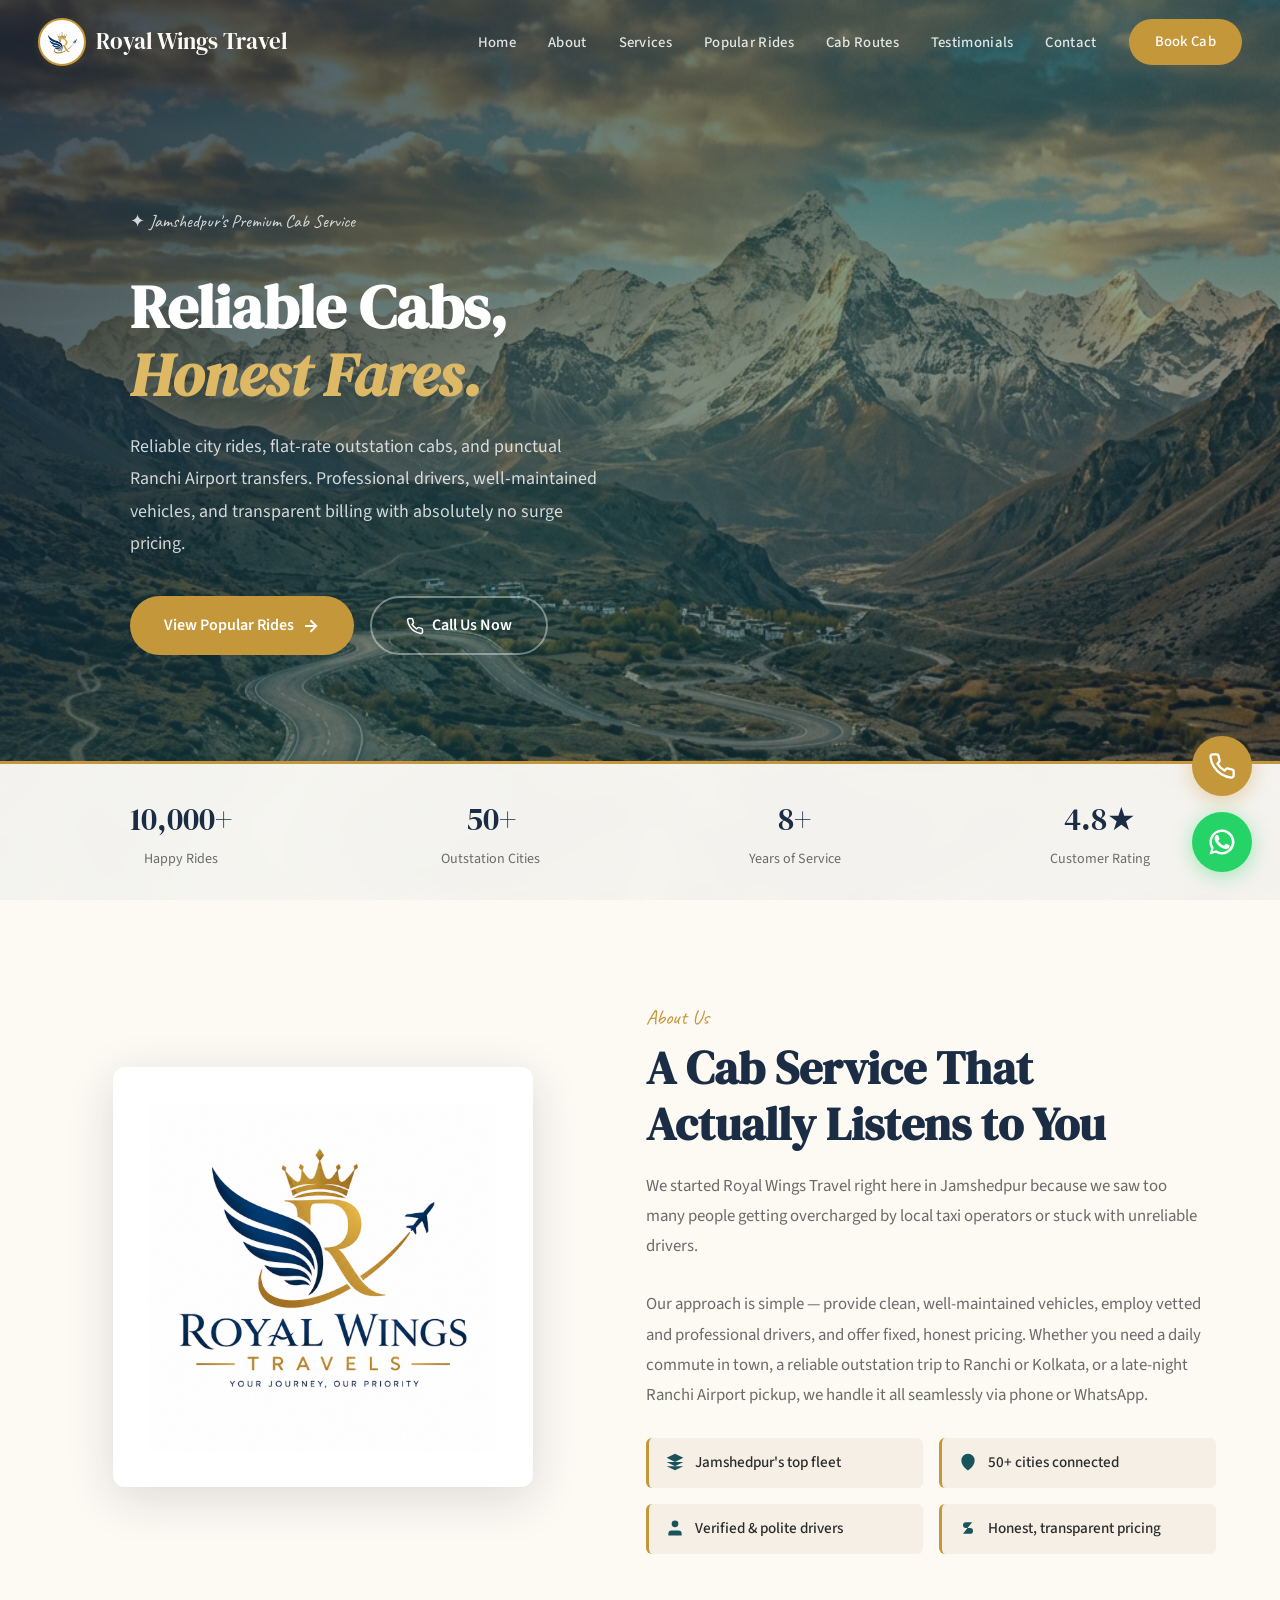
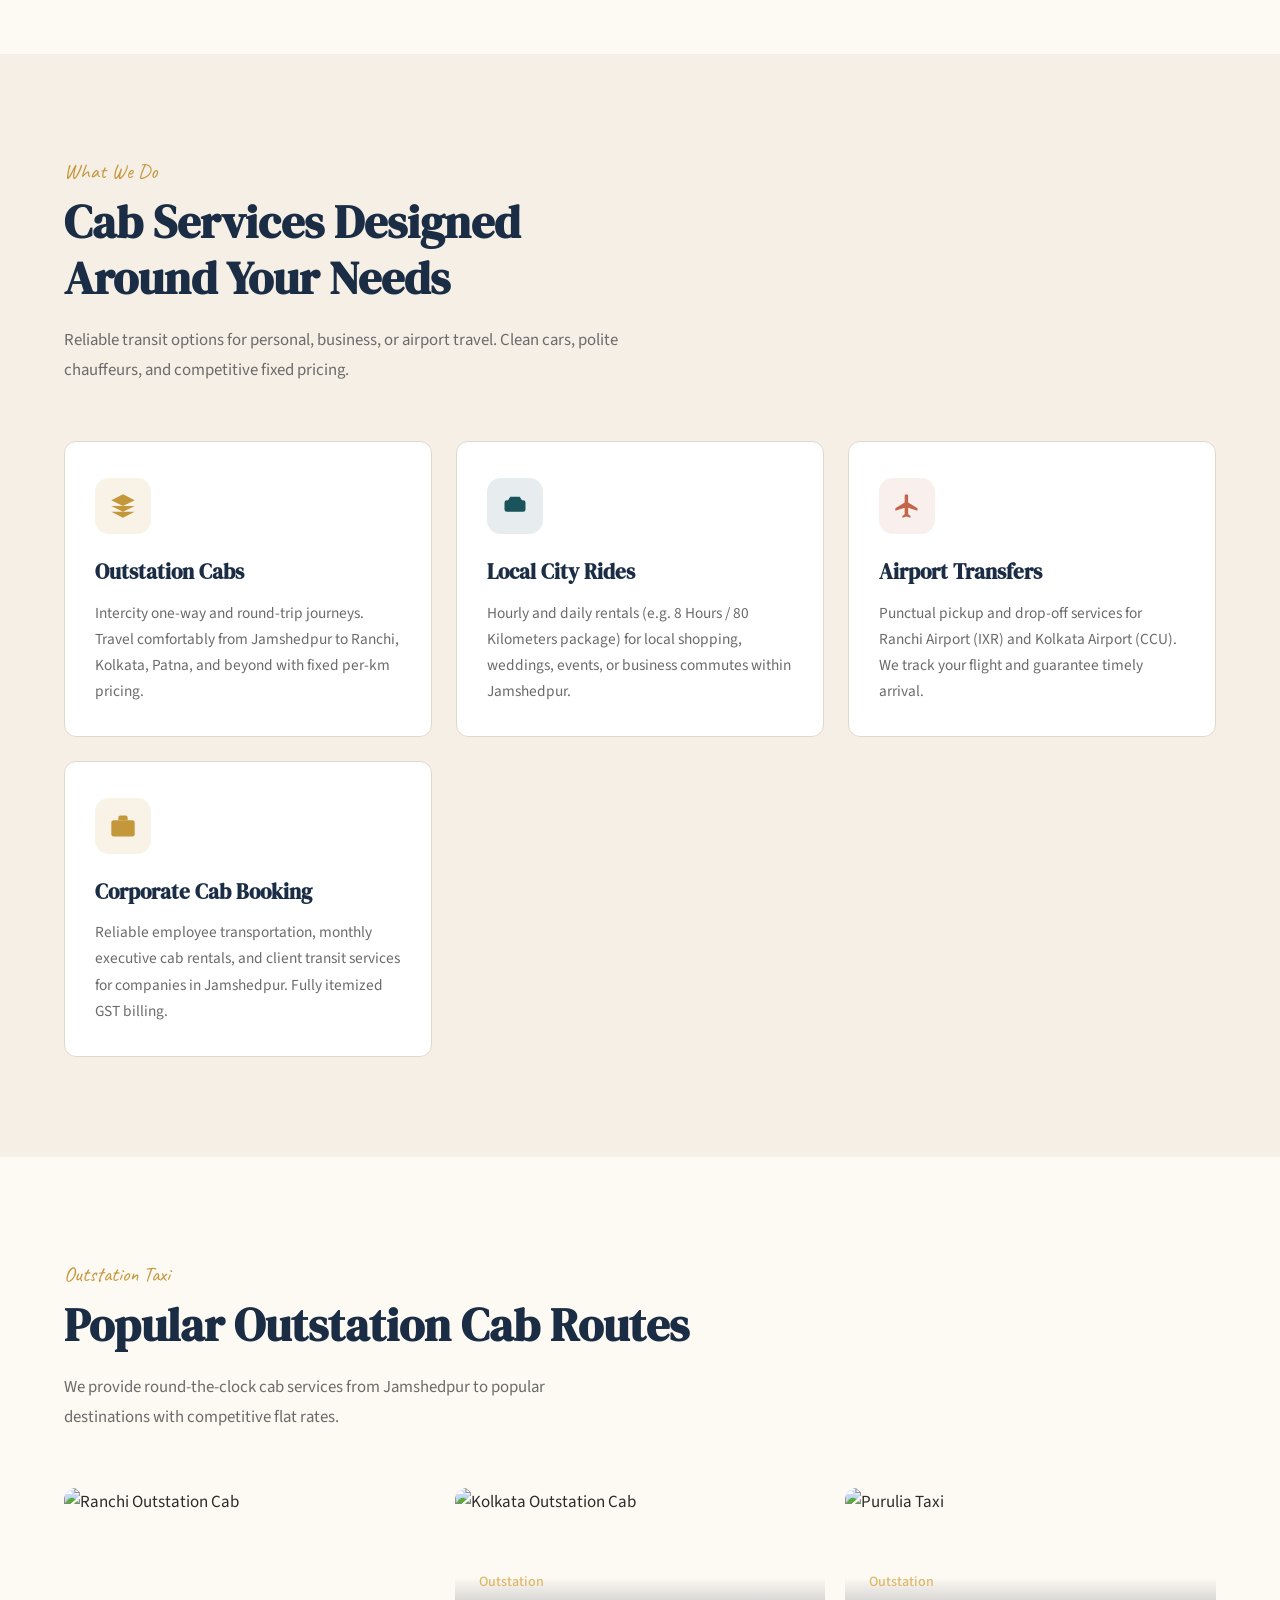
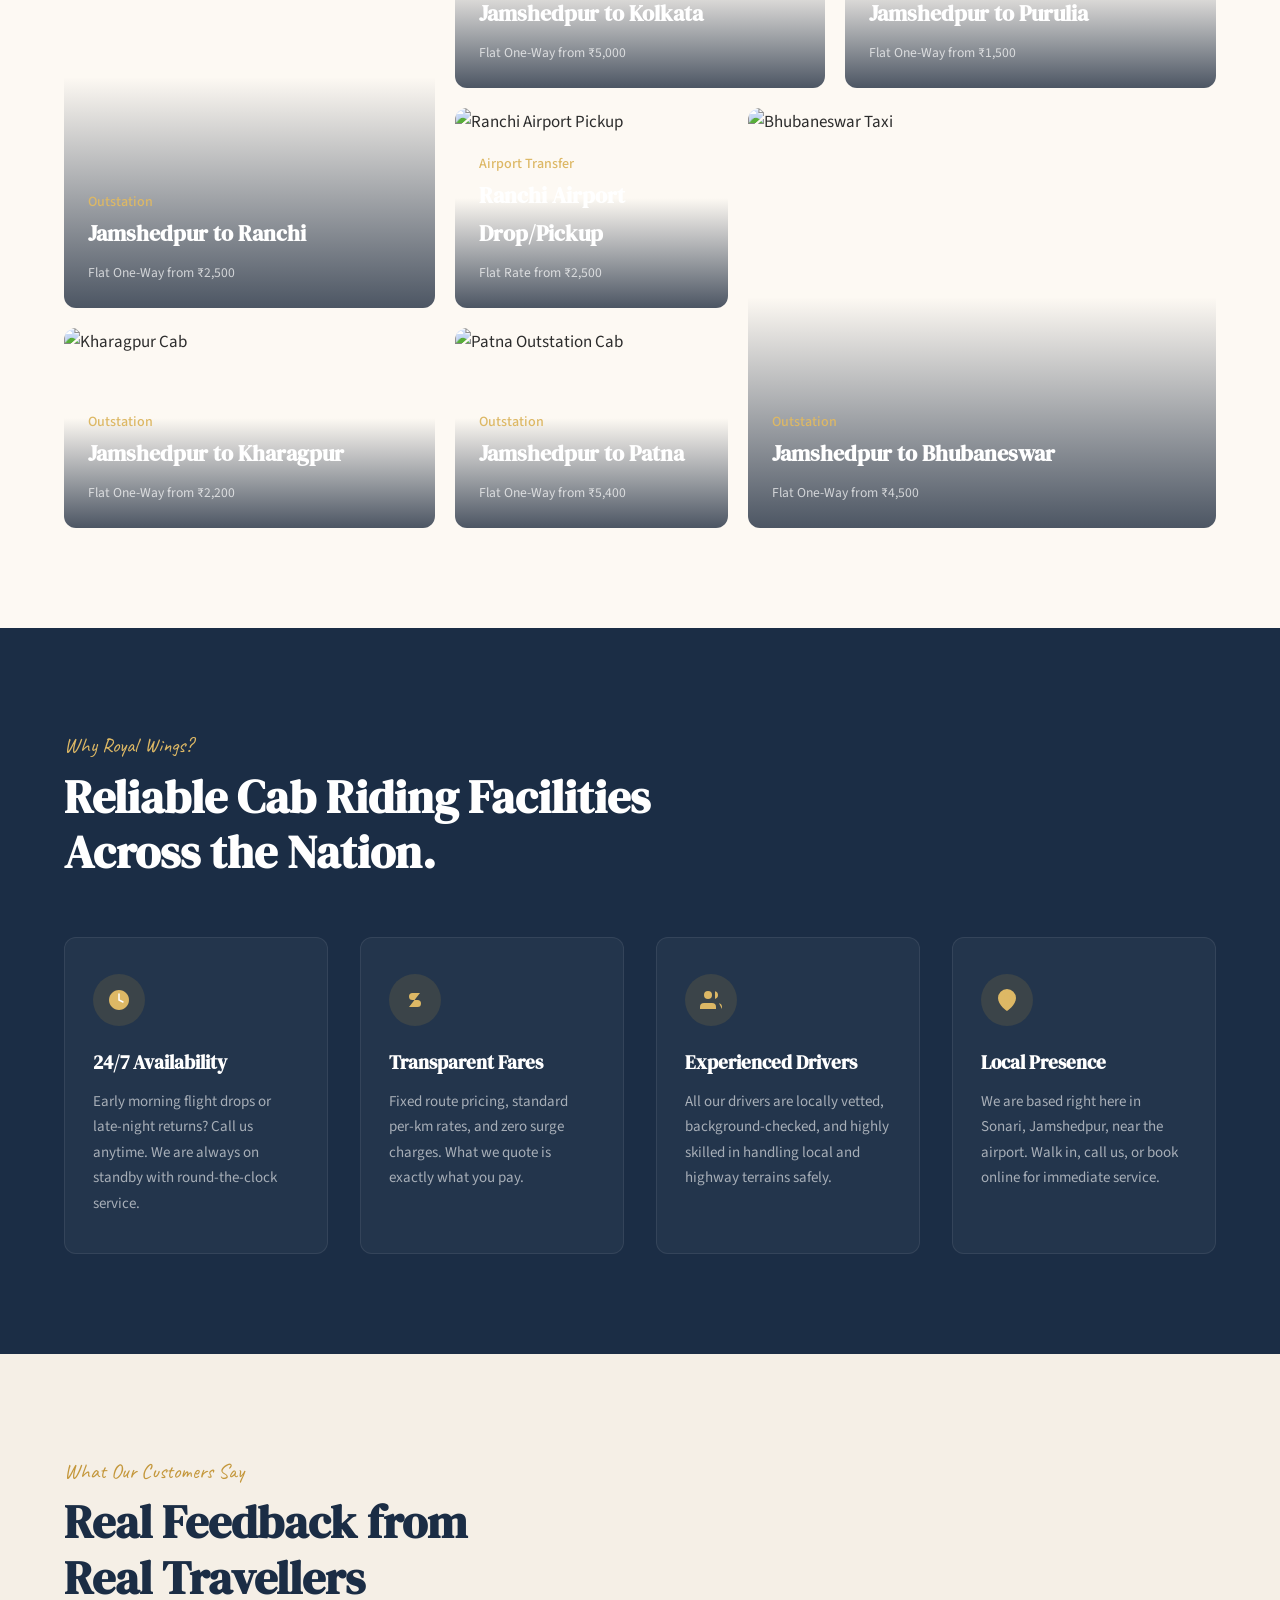
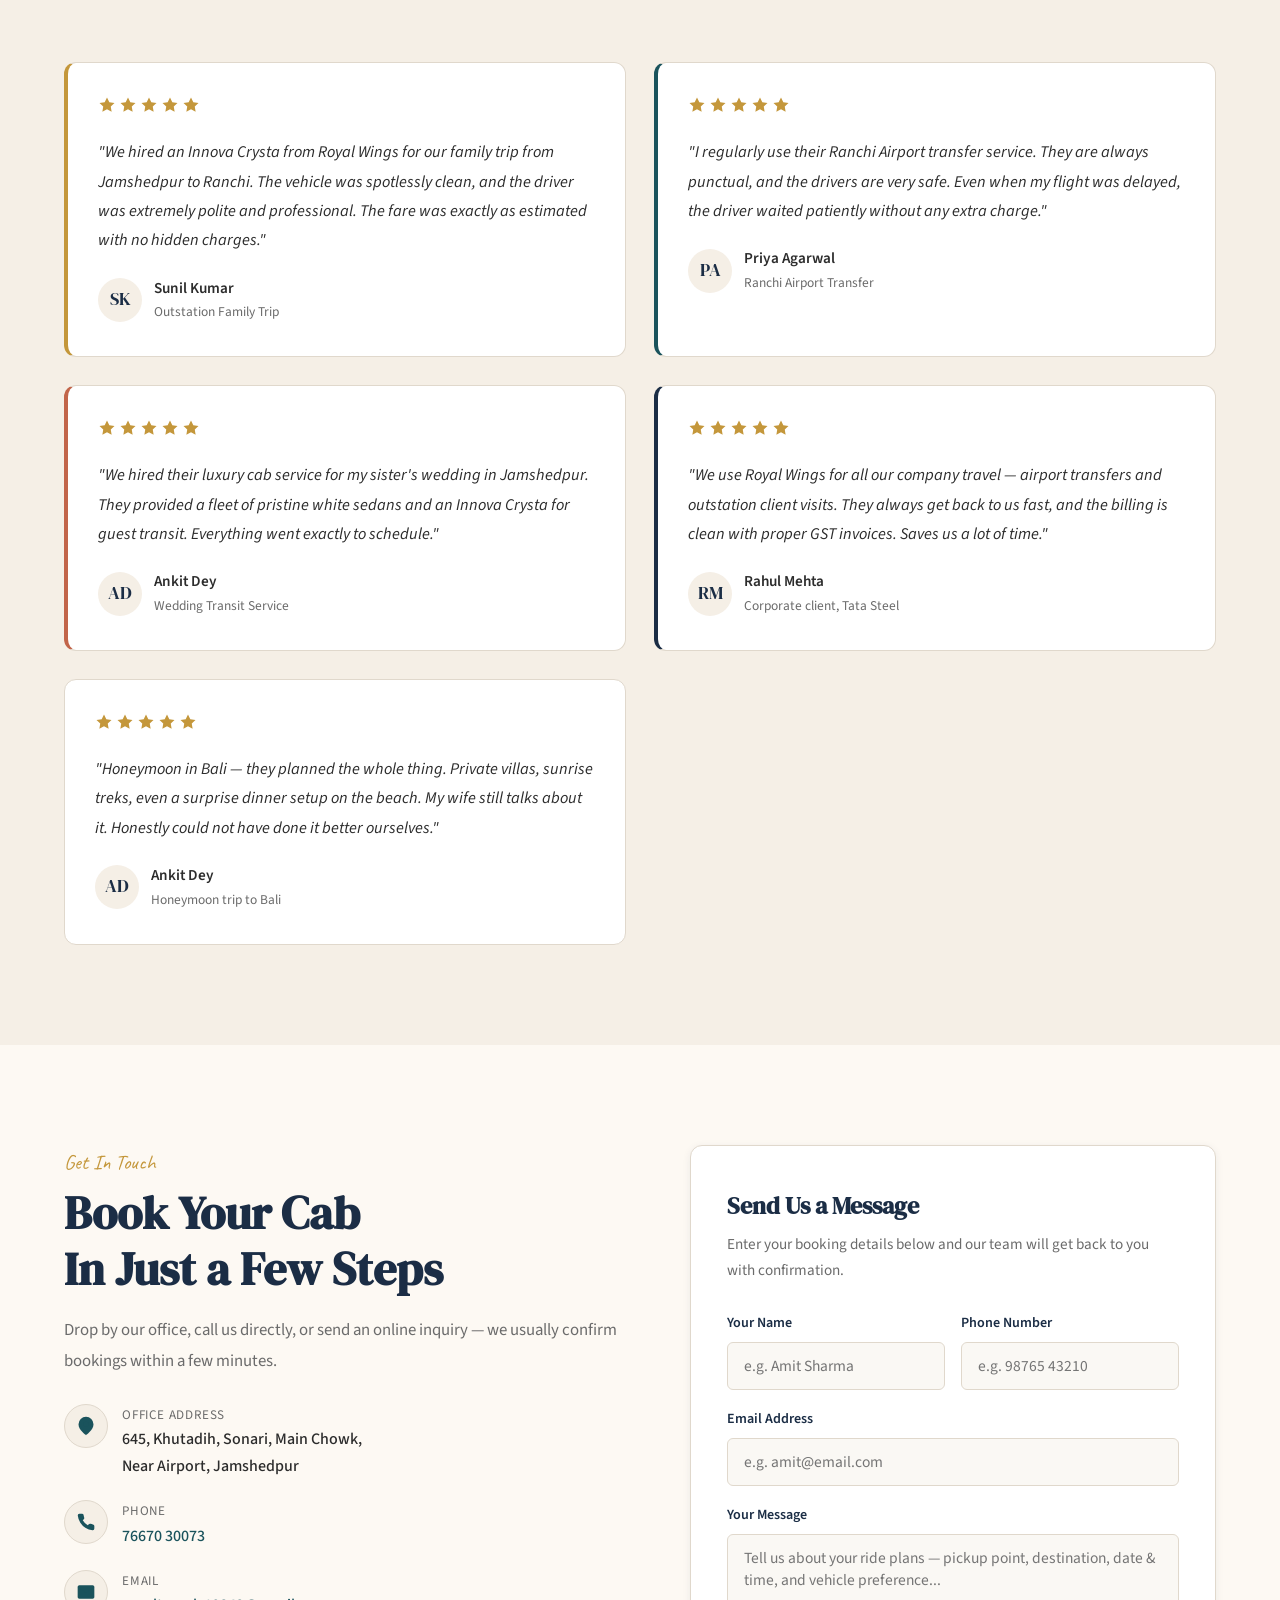
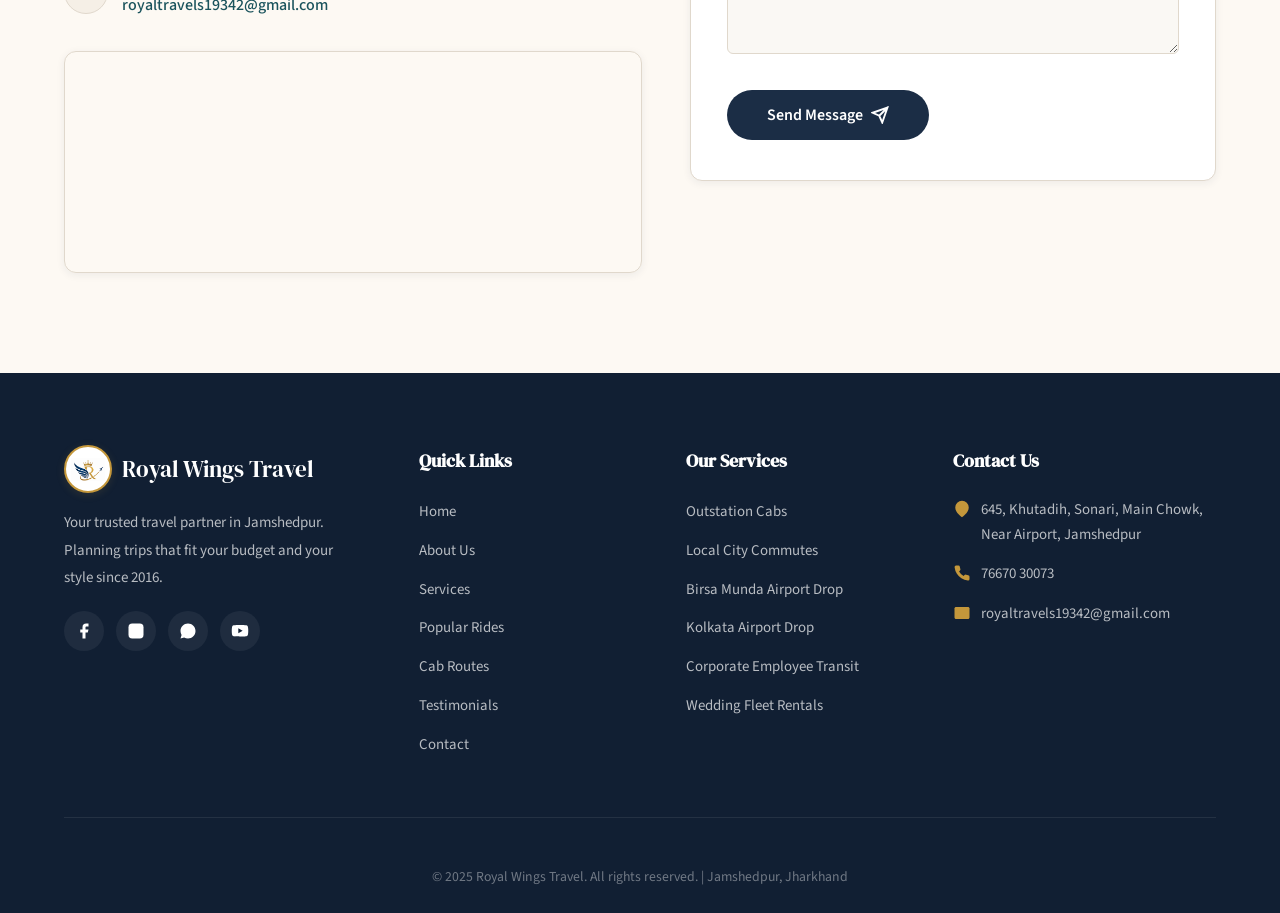
==== commit 42e017f7: "Overhaul site to multi-page structure, add popular rides page, add responsive floating CTAs and mobi" ====
--- a/index.html
+++ b/index.html
@@ -182,6 +182,7 @@
       transition: all .3s;
     }
     .site-header.scrolled .menu-toggle span { background: var(--navy); }
+    .menu-toggle.active span { background: var(--cream) !important; }
     .menu-toggle span:nth-child(1) { top: 0; }
     .menu-toggle span:nth-child(2) { top: 10px; }
     .menu-toggle span:nth-child(3) { top: 20px; }
@@ -752,6 +753,48 @@
     }
     .whatsapp-float:hover .wa-tooltip { opacity: 1; }
 
+    /* ===== FLOATING CALL BUTTON ===== */
+    .phone-float {
+      position: fixed;
+      bottom: 104px; right: 28px;
+      z-index: 999;
+      width: 60px; height: 60px;
+      border-radius: 50%;
+      background: var(--gold);
+      display: flex; align-items: center; justify-content: center;
+      box-shadow: 0 4px 20px rgba(196,151,59,.4);
+      transition: transform var(--transition), box-shadow var(--transition);
+      animation: phonePulse 2s infinite;
+      color: #fff;
+    }
+    .phone-float:hover {
+      transform: scale(1.1);
+      box-shadow: 0 6px 28px rgba(196,151,59,.55);
+    }
+    .phone-float svg { width: 28px; height: 28px; }
+    @keyframes phonePulse {
+      0%, 100% { box-shadow: 0 4px 20px rgba(196,151,59,.4); }
+      50% { box-shadow: 0 4px 28px rgba(196,151,59,.6); }
+    }
+    .phone-tooltip {
+      position: absolute;
+      right: 72px;
+      top: 50%;
+      transform: translateY(-50%);
+      background: #fff;
+      color: var(--dark);
+      padding: 8px 14px;
+      border-radius: 8px;
+      font-size: .85rem;
+      font-weight: 500;
+      white-space: nowrap;
+      box-shadow: var(--shadow-md);
+      opacity: 0;
+      pointer-events: none;
+      transition: opacity var(--transition);
+    }
+    .phone-float:hover .phone-tooltip { opacity: 1; }
+
     /* ===== SCROLL ANIMATIONS ===== */
     .reveal {
       opacity: 0;
@@ -776,11 +819,16 @@
     .reveal-right.visible { opacity: 1; transform: translateX(0); }
 
     /* ===== RESPONSIVE ===== */
+
+    /* Prevent horizontal overflow globally */
+    html, body { overflow-x: hidden; }
+
     @media (max-width: 1024px) {
       .hero-content { grid-template-columns: 1fr; }
       .services-grid { grid-template-columns: repeat(2, 1fr); }
       .why-grid { grid-template-columns: repeat(2, 1fr); }
       .about-grid { grid-template-columns: 1fr; gap: 40px; }
+      .about-image-wrap { max-width: 400px; margin: 0 auto; }
       .contact-grid { grid-template-columns: 1fr; }
       .footer-grid { grid-template-columns: repeat(2, 1fr); }
       .dest-grid {
@@ -794,59 +842,186 @@
       .dest-card:nth-child(5) { grid-column: 1 / 3; grid-row: auto; min-height: 300px; }
       .dest-card:nth-child(6) { grid-column: 1 / 2; grid-row: auto; min-height: 260px; }
       .dest-card:nth-child(7) { grid-column: 2 / 3; grid-row: auto; min-height: 260px; }
+      .nav-links { gap: 22px; }
+      .nav-cta { padding: 8px 20px; }
     }
 
     @media (max-width: 768px) {
       body { font-size: 16px; }
-      .section-pad { padding: 72px 0; }
-
+      .container { padding: 0 16px; }
+      .section-pad { padding: 60px 0; }
+      .section-heading { font-size: 1.75rem; }
+
+      /* Mobile Nav */
       .menu-toggle { display: block; }
       .nav-links {
         position: fixed;
         top: 0; right: -100%;
         width: 80%; max-width: 340px;
         height: 100vh;
+        height: 100dvh;
         background: var(--navy-deep);
         flex-direction: column;
         padding: 100px 40px 40px;
         gap: 24px;
         transition: right .4s cubic-bezier(.4,0,.2,1);
         box-shadow: -10px 0 40px rgba(0,0,0,.3);
+        z-index: 1000;
+        overflow-y: auto;
       }
       .nav-links.open { right: 0; }
       .nav-links a { color: rgba(255,255,255,.85) !important; font-size: 1.05rem; }
+      .nav-links a:hover { color: var(--gold) !important; }
+      .nav-cta { text-align: center; width: 100%; }
       .mobile-overlay {
         display: none;
         position: fixed; inset: 0;
         background: rgba(0,0,0,.5);
-        z-index: 998;
+        z-index: 999;
       }
       .mobile-overlay.active { display: block; }
 
-      .hero-content { padding: 120px 20px 180px; }
-      .stat-inner { gap: 16px; }
-      .stat-item .num { font-size: 1.6rem; }
-
-      .services-grid { grid-template-columns: 1fr; }
-      .why-grid { grid-template-columns: 1fr; }
-      .test-grid { grid-template-columns: 1fr; }
+      /* Header */
+      .header-inner { padding: 14px 16px; }
+      .site-header.scrolled .header-inner { padding: 10px 16px; }
+      .logo-icon { width: 40px; height: 40px; padding: 4px; }
+      .logo { font-size: 1.2rem; gap: 8px; }
+
+      /* Hero */
+      .hero { min-height: auto; display: flex; flex-direction: column; align-items: stretch; }
+      .hero-content { padding: 110px 16px 40px; }
+      .hero-stat-strip { position: relative; bottom: auto; z-index: 3; }
+      .hero-text h1 { font-size: 2rem; line-height: 1.18; }
+      .hero-text p { font-size: 1rem; margin-bottom: 28px; }
+      .hero-tag { font-size: 1.15rem; }
+      .hero-buttons { flex-direction: column; gap: 12px; }
+      .btn-primary, .btn-outline {
+        padding: 13px 28px;
+        font-size: .95rem;
+        justify-content: center;
+        width: 100%;
+      }
+
+      /* Stat strip */
+      .stat-inner {
+        gap: 12px;
+        padding: 20px 16px;
+        display: grid;
+        grid-template-columns: 1fr 1fr;
+      }
+      .stat-item { padding: 8px 0; }
+      .stat-item .num { font-size: 1.5rem; }
+      .stat-item .label { font-size: .8rem; }
+
+      /* About */
+      .about-grid { grid-template-columns: 1fr; gap: 32px; }
+      .about-image-wrap { max-width: 320px; margin: 0 auto; }
+      .about-logo-img { padding: 24px !important; }
+      .about-highlights { grid-template-columns: 1fr; gap: 10px; }
+      .about-highlight { padding: 10px 14px; }
+
+      /* Services */
+      .services-grid { grid-template-columns: 1fr; gap: 16px; }
+      .service-card { padding: 28px 22px 24px; }
+
+      /* Destinations */
+      .dest-grid { grid-template-columns: 1fr; gap: 16px; }
+      .dest-card:nth-child(n) { grid-column: auto; grid-row: auto; min-height: 220px; }
+      .dest-overlay { padding: 18px; }
+      .dest-overlay h3 { font-size: 1.2rem; }
+
+      /* Why Choose Us */
+      .why-grid { grid-template-columns: 1fr; gap: 16px; }
+      .why-card { padding: 28px 22px; }
+
+      /* Testimonials */
+      .test-grid { grid-template-columns: 1fr; gap: 16px; }
+      .test-card { padding: 24px 20px; }
       .test-card:nth-child(2),
       .test-card:nth-child(4) { transform: none; }
-      .footer-grid { grid-template-columns: 1fr; gap: 36px; }
-      .about-highlights { grid-template-columns: 1fr; }
-      .form-row { grid-template-columns: 1fr; }
-      .contact-form-wrap { padding: 28px 22px; }
-
-      .dest-grid { grid-template-columns: 1fr; }
-      .dest-card:nth-child(n) { grid-column: auto; grid-row: auto; min-height: 240px; }
+      .test-quote { font-size: .95rem; }
+
+      /* Contact */
+      .contact-grid { grid-template-columns: 1fr; gap: 32px; }
+      .contact-form-wrap { padding: 24px 18px; }
+      .contact-form-wrap h3 { font-size: 1.25rem; }
+      .form-row { grid-template-columns: 1fr; gap: 0; }
+      .form-group input, .form-group textarea { padding: 11px 14px; }
+      .form-submit { width: 100%; justify-content: center; }
+      .contact-map iframe { height: 200px; }
+      .ci-text .ci-value { font-size: .93rem; word-break: break-word; }
+
+      /* Footer */
+      .footer-grid { grid-template-columns: 1fr; gap: 32px; }
+      .site-footer { padding: 52px 0 0; }
+      .footer-brand p { max-width: 100%; }
+      .footer-col h4 { margin-bottom: 14px; }
+      .footer-bottom { font-size: .8rem; padding: 20px 0; }
     }
 
     @media (max-width: 480px) {
-      .hero-text h1 { font-size: 2.1rem; }
-      .hero-buttons { flex-direction: column; }
-      .whatsapp-float { width: 54px; height: 54px; bottom: 20px; right: 20px; }
-      .whatsapp-float svg { width: 26px; height: 26px; }
+      .container { padding: 0 14px; }
+      .section-pad { padding: 48px 0; }
+      .section-heading { font-size: 1.5rem; }
+      .section-desc { font-size: .95rem; }
+
+      .hero-content { padding: 100px 14px 30px; }
+      .hero-text h1 { font-size: 1.75rem; }
+      .hero-text p { font-size: .93rem; line-height: 1.7; }
+      .hero-tag { font-size: 1.05rem; }
+      .btn-primary, .btn-outline { padding: 12px 24px; font-size: .9rem; }
+
+      .stat-inner { padding: 16px 12px; gap: 8px; }
+      .stat-item .num { font-size: 1.3rem; }
+      .stat-item .label { font-size: .72rem; }
+
+      .logo { font-size: 1.05rem; gap: 6px; }
+      .logo-icon { width: 36px; height: 36px; padding: 3px; }
+
+      .about-image-wrap { max-width: 260px; }
+      .about-logo-img { padding: 18px !important; }
+
+      .whatsapp-float { width: 50px; height: 50px; bottom: 16px; right: 16px; }
+      .whatsapp-float svg { width: 24px; height: 24px; }
       .wa-tooltip { display: none; }
+
+      .phone-float { width: 50px; height: 50px; bottom: 78px; right: 16px; left: auto; }
+      .phone-float svg { width: 22px; height: 22px; }
+      .phone-tooltip { display: none; }
+
+      .service-card { padding: 22px 18px 20px; }
+      .service-card h3 { font-size: 1.15rem; }
+      .service-icon { width: 48px; height: 48px; border-radius: 12px; }
+
+      .why-card h3 { font-size: 1.05rem; }
+      .why-icon { width: 44px; height: 44px; }
+
+      .test-card { padding: 20px 16px; }
+      .test-stars svg { width: 15px; height: 15px; }
+      .test-quote { font-size: .9rem; line-height: 1.7; }
+      .test-avatar { width: 38px; height: 38px; font-size: .95rem; }
+
+      .contact-form-wrap { padding: 20px 14px; }
+      .ci-icon { width: 38px; height: 38px; }
+
+      .footer-contact-item { font-size: .86rem; }
+    }
+
+    /* Rides Mobile Responsiveness */
+    @media (max-width: 768px) {
+      .rides-row {
+        grid-template-columns: 1fr !important;
+        gap: 30px !important;
+      }
+    }
+
+    @media (max-width: 360px) {
+      .hero-text h1 { font-size: 1.5rem; }
+      .hero-content { padding: 95px 12px 25px; }
+      .stat-inner { grid-template-columns: 1fr 1fr; gap: 6px; padding: 14px 10px; }
+      .stat-item .num { font-size: 1.15rem; }
+      .logo span { font-size: .95rem; }
+      .logo-icon { width: 32px; height: 32px; }
     }
   </style>
 </head>
@@ -871,10 +1046,11 @@
           <li><a href="#home">Home</a></li>
           <li><a href="#about">About</a></li>
           <li><a href="#services">Services</a></li>
-          <li><a href="#destinations">Destinations</a></li>
+          <li><a href="rides.html">Popular Rides</a></li>
+          <li><a href="#destinations">Cab Routes</a></li>
           <li><a href="#testimonials">Testimonials</a></li>
           <li><a href="#contact">Contact</a></li>
-          <li><a href="#contact" class="nav-cta">Enquire Now</a></li>
+          <li><a href="rides.html" class="nav-cta">Book Cab</a></li>
         </ul>
       </nav>
     </div>
@@ -886,12 +1062,12 @@
     <div class="hero-bg"></div>
     <div class="hero-content">
       <div class="hero-text">
-        <p class="hero-tag">✦ Jamshedpur's Own Travel Partner</p>
-        <h1>See the World,<br/><em>We Handle the Rest.</em></h1>
-        <p>From weekend getaways to international holidays — we plan trips that fit your budget, your style, and your schedule. No cookie-cutter packages, just honest travel advice from a team that's been doing this for years.</p>
+        <p class="hero-tag">✦ Jamshedpur's Premium Cab Service</p>
+        <h1>Reliable Cabs,<br/><em>Honest Fares.</em></h1>
+        <p>Reliable city rides, flat-rate outstation cabs, and punctual Ranchi Airport transfers. Professional drivers, well-maintained vehicles, and transparent billing with absolutely no surge pricing.</p>
         <div class="hero-buttons">
-          <a href="#contact" class="btn-primary">
-            Plan My Trip
+          <a href="rides.html" class="btn-primary">
+            View Popular Rides
             <svg width="18" height="18" viewBox="0 0 24 24" fill="none" stroke="currentColor" stroke-width="2.5" stroke-linecap="round"><path d="M5 12h14M12 5l7 7-7 7"/></svg>
           </a>
           <a href="tel:7667030073" class="btn-outline">
@@ -904,12 +1080,12 @@
     <div class="hero-stat-strip">
       <div class="stat-inner">
         <div class="stat-item reveal">
-          <div class="num">2,500+</div>
-          <div class="label">Happy Travellers</div>
+          <div class="num">10,000+</div>
+          <div class="label">Happy Rides</div>
         </div>
         <div class="stat-item reveal">
-          <div class="num">150+</div>
-          <div class="label">Destinations</div>
+          <div class="num">50+</div>
+          <div class="label">Outstation Cities</div>
         </div>
         <div class="stat-item reveal">
           <div class="num">8+</div>
@@ -932,25 +1108,25 @@
         </div>
         <div class="about-content reveal-right">
           <span class="section-label">About Us</span>
-          <h2 class="section-heading">A Travel Agency That<br/>Actually Listens to You</h2>
+          <h2 class="section-heading">A Cab Service That<br/>Actually Listens to You</h2>
           <p class="section-desc">
-            We started Royal Wings Travel right here in Jamshedpur because we saw too many people getting overcharged or stuck with generic tour packages that didn't fit their needs.
+            We started Royal Wings Travel right here in Jamshedpur because we saw too many people getting overcharged by local taxi operators or stuck with unreliable drivers.
           </p>
           <p class="section-desc" style="margin-top: 14px;">
-            Our approach is simple — sit down, understand what you're looking for (budget, interests, travel dates), and then build something that works specifically for you. Whether it's a family trip to Kerala, a honeymoon in Bali, or a corporate offsite in Rajasthan, we handle flights, hotels, cabs, visas — the whole thing — so you don't have to juggle ten different apps.
+            Our approach is simple — provide clean, well-maintained vehicles, employ vetted and professional drivers, and offer fixed, honest pricing. Whether you need a daily commute in town, a reliable outstation trip to Ranchi or Kolkata, or a late-night Ranchi Airport pickup, we handle it all seamlessly via phone or WhatsApp.
           </p>
           <div class="about-highlights">
             <div class="about-highlight">
               <svg viewBox="0 0 24 24"><path d="M12 2L2 7l10 5 10-5-10-5zM2 17l10 5 10-5M2 12l10 5 10-5"/></svg>
-              <span>Local Jamshedpur expertise</span>
+              <span>Jamshedpur's top fleet</span>
             </div>
             <div class="about-highlight">
               <svg viewBox="0 0 24 24"><path d="M12 22s-8-4.5-8-11.8A8 8 0 0112 2a8 8 0 018 8.2c0 7.3-8 11.8-8 11.8z"/><circle cx="12" cy="10" r="3"/></svg>
-              <span>150+ destinations covered</span>
+              <span>50+ cities connected</span>
             </div>
             <div class="about-highlight">
               <svg viewBox="0 0 24 24"><path d="M20 21v-2a4 4 0 00-4-4H8a4 4 0 00-4 4v2"/><circle cx="12" cy="7" r="4"/></svg>
-              <span>Personalized itineraries</span>
+              <span>Verified &amp; polite drivers</span>
             </div>
             <div class="about-highlight">
               <svg viewBox="0 0 24 24"><path d="M12 1v22M17 5H9.5a3.5 3.5 0 000 7h5a3.5 3.5 0 010 7H6"/></svg>
@@ -967,57 +1143,41 @@
     <div class="container">
       <div class="services-header">
         <span class="section-label reveal">What We Do</span>
-        <h2 class="section-heading reveal">Everything You Need,<br/>Under One Roof</h2>
-        <p class="section-desc reveal">No need to visit five different websites. We take care of the entire trip — from the first flight search to the airport pickup when you land back home.</p>
+        <h2 class="section-heading reveal">Cab Services Designed<br/>Around Your Needs</h2>
+        <p class="section-desc reveal">Reliable transit options for personal, business, or airport travel. Clean cars, polite chauffeurs, and competitive fixed pricing.</p>
       </div>
       <div class="services-grid">
-        <!-- Flight Booking -->
+        <!-- Outstation Cabs -->
         <div class="service-card reveal">
           <div class="service-icon si-gold">
-            <svg viewBox="0 0 24 24"><path d="M21 16v-2l-8-5V3.5c0-.83-.67-1.5-1.5-1.5S10 2.67 10 3.5V9l-8 5v2l8-2.5V19l-2 1.5V22l3.5-1 3.5 1v-1.5L13 19v-5.5l8 2.5z"/></svg>
-          </div>
-          <h3>Flight Booking</h3>
-          <p>Domestic and international flights at the best available fares. We compare across airlines so you don't have to — and we'll rebook if plans change.</p>
-        </div>
-        <!-- Hotel Booking -->
+            <svg viewBox="0 0 24 24"><path d="M12 2L2 7l10 5 10-5-10-5zM2 17l10 5 10-5M2 12l10 5 10-5"/></svg>
+          </div>
+          <h3>Outstation Cabs</h3>
+          <p>Intercity one-way and round-trip journeys. Travel comfortably from Jamshedpur to Ranchi, Kolkata, Patna, and beyond with fixed per-km pricing.</p>
+        </div>
+        <!-- Local Cabs -->
         <div class="service-card reveal">
           <div class="service-icon si-teal">
-            <svg viewBox="0 0 24 24"><path d="M3 21h18M3 7v14M21 7v14M6 7V4a1 1 0 011-1h10a1 1 0 011 1v3M9 21v-4a2 2 0 012-2h2a2 2 0 012 2v4"/><rect x="7" y="9" width="3" height="3" rx=".5"/><rect x="14" y="9" width="3" height="3" rx=".5"/></svg>
-          </div>
-          <h3>Hotel Booking</h3>
-          <p>From budget stays to 5-star resorts — we know which properties are actually worth the money, and we've got contacts that get you better rates.</p>
-        </div>
-        <!-- Cab/Taxi -->
+            <svg viewBox="0 0 24 24"><path d="M5 17h14M5 17a2 2 0 01-2-2V9a2 2 0 012-2h1l2-3h8l2 3h1a2 2 0 012 2v6a2 2 0 01-2 2M5 17v2m14-2v2"/><circle cx="7.5" cy="13" r="1.5"/><circle cx="16.5" cy="13" r="1.5"/></svg>
+          </div>
+          <h3>Local City Rides</h3>
+          <p>Hourly and daily rentals (e.g. 8 Hours / 80 Kilometers package) for local shopping, weddings, events, or business commutes within Jamshedpur.</p>
+        </div>
+        <!-- Airport Cabs -->
         <div class="service-card reveal">
           <div class="service-icon si-terra">
-            <svg viewBox="0 0 24 24"><path d="M5 17h14M5 17a2 2 0 01-2-2V9a2 2 0 012-2h1l2-3h8l2 3h1a2 2 0 012 2v6a2 2 0 01-2 2M5 17v2m14-2v2"/><circle cx="7.5" cy="13" r="1.5"/><circle cx="16.5" cy="13" r="1.5"/></svg>
-          </div>
-          <h3>Cab &amp; Taxi Service</h3>
-          <p>Airport pickups, city tours, outstation rides — we arrange reliable cabs wherever you're headed. No surge pricing surprises.</p>
-        </div>
-        <!-- Holiday Packages -->
-        <div class="service-card reveal">
-          <div class="service-icon si-terra">
-            <svg viewBox="0 0 24 24"><path d="M14 2H6a2 2 0 00-2 2v16a2 2 0 002 2h12a2 2 0 002-2V8z"/><path d="M14 2v6h6M16 13H8M16 17H8M10 9H8"/></svg>
-          </div>
-          <h3>Holiday Packages</h3>
-          <p>Ready-made and custom packages for families, couples, and groups. Goa, Manali, Kerala, Dubai, Thailand — you name it, we've planned it.</p>
-        </div>
-        <!-- Visa -->
+            <svg viewBox="0 0 24 24"><path d="M21 16v-2l-8-5V3.5c0-.83-.67-1.5-1.5-1.5S10 2.67 10 3.5V9l-8 5v2l8-2.5V19l-2 1.5V22l3.5-1 3.5 1v-1.5L13 19v-5.5l8 2.5z"/></svg>
+          </div>
+          <h3>Airport Transfers</h3>
+          <p>Punctual pickup and drop-off services for Ranchi Airport (IXR) and Kolkata Airport (CCU). We track your flight and guarantee timely arrival.</p>
+        </div>
+        <!-- Corporate Travel -->
         <div class="service-card reveal">
           <div class="service-icon si-gold">
-            <svg viewBox="0 0 24 24"><path d="M4 4h16v16H4z"/><path d="M4 8h16M8 4v16"/><circle cx="15" cy="15" r="2"/></svg>
-          </div>
-          <h3>Visa Assistance</h3>
-          <p>Visa paperwork can be a headache. We handle documentation, appointment scheduling, and follow-ups for all major countries.</p>
-        </div>
-        <!-- Corporate Travel -->
-        <div class="service-card reveal">
-          <div class="service-icon si-teal">
             <svg viewBox="0 0 24 24"><rect x="2" y="7" width="20" height="14" rx="2"/><path d="M16 7V5a2 2 0 00-2-2h-4a2 2 0 00-2 2v2"/><path d="M12 12v2"/></svg>
           </div>
-          <h3>Corporate Travel</h3>
-          <p>Conference trips, team outings, client visits — we manage corporate travel for several businesses in Jamshedpur. Invoicing, GST bills, all sorted.</p>
+          <h3>Corporate Cab Booking</h3>
+          <p>Reliable employee transportation, monthly executive cab rentals, and client transit services for companies in Jamshedpur. Fully itemized GST billing.</p>
         </div>
       </div>
     </div>
@@ -1027,65 +1187,72 @@
   <section class="destinations section-pad" id="destinations">
     <div class="container">
       <div class="dest-header">
-        <span class="section-label reveal">Popular Destinations</span>
-        <h2 class="section-heading reveal">Where Do You Want<br/>to Go Next?</h2>
-        <p class="section-desc reveal">These are the trips our customers keep coming back for. Got somewhere else in mind? Just ask — if it's on the map, we can get you there.</p>
+        <span class="section-label reveal">Outstation Taxi</span>
+        <h2 class="section-heading reveal">Popular Outstation Cab Routes</h2>
+        <p class="section-desc reveal">We provide round-the-clock cab services from Jamshedpur to popular destinations with competitive flat rates.</p>
       </div>
       <div class="dest-grid">
+        <!-- Ranchi -->
         <div class="dest-card reveal">
-          <img src="images/goa.png" alt="Goa beaches" loading="lazy" />
+          <img src="https://images.unsplash.com/photo-1470071459604-3b5ec3a7fe05?auto=format&fit=crop&w=600&q=80" alt="Ranchi Outstation Cab" loading="lazy" />
           <div class="dest-overlay">
-            <span class="dest-sub">India</span>
-            <h3>Goa</h3>
-            <span class="dest-price">Packages from ₹8,999/person</span>
-          </div>
-        </div>
+            <span class="dest-sub">Outstation</span>
+            <h3>Jamshedpur to Ranchi</h3>
+            <span class="dest-price">Flat One-Way from ₹2,500</span>
+          </div>
+        </div>
+        <!-- Kolkata -->
         <div class="dest-card reveal">
-          <img src="images/rajasthan.png" alt="Rajasthan palaces" loading="lazy" />
+          <img src="https://images.unsplash.com/photo-1558431382-27e303142255?auto=format&fit=crop&w=600&q=80" alt="Kolkata Outstation Cab" loading="lazy" />
           <div class="dest-overlay">
-            <span class="dest-sub">India</span>
-            <h3>Rajasthan</h3>
-            <span class="dest-price">Packages from ₹12,499/person</span>
-          </div>
-        </div>
+            <span class="dest-sub">Outstation</span>
+            <h3>Jamshedpur to Kolkata</h3>
+            <span class="dest-price">Flat One-Way from ₹5,000</span>
+          </div>
+        </div>
+        <!-- Purulia -->
         <div class="dest-card reveal">
-          <img src="images/manali.png" alt="Manali mountains" loading="lazy" />
+          <img src="https://images.unsplash.com/photo-1500530855697-b586d89ba3ee?auto=format&fit=crop&w=600&q=80" alt="Purulia Taxi" loading="lazy" />
           <div class="dest-overlay">
-            <span class="dest-sub">India</span>
-            <h3>Manali</h3>
-            <span class="dest-price">Packages from ₹9,999/person</span>
-          </div>
-        </div>
+            <span class="dest-sub">Outstation</span>
+            <h3>Jamshedpur to Purulia</h3>
+            <span class="dest-price">Flat One-Way from ₹1,500</span>
+          </div>
+        </div>
+        <!-- Ranchi Airport -->
         <div class="dest-card reveal">
-          <img src="images/kerala.png" alt="Kerala backwaters" loading="lazy" />
+          <img src="https://images.unsplash.com/photo-1436491865332-7a61a109cc05?auto=format&fit=crop&w=600&q=80" alt="Ranchi Airport Pickup" loading="lazy" />
           <div class="dest-overlay">
-            <span class="dest-sub">India</span>
-            <h3>Kerala</h3>
-            <span class="dest-price">Packages from ₹11,499/person</span>
-          </div>
-        </div>
+            <span class="dest-sub">Airport Transfer</span>
+            <h3>Ranchi Airport Drop/Pickup</h3>
+            <span class="dest-price">Flat Rate from ₹2,500</span>
+          </div>
+        </div>
+        <!-- Bhubaneswar -->
         <div class="dest-card reveal">
-          <img src="images/dubai.png" alt="Dubai skyline" loading="lazy" />
+          <img src="https://images.unsplash.com/photo-1602643163983-ed0babc39797?auto=format&fit=crop&w=600&q=80" alt="Bhubaneswar Taxi" loading="lazy" />
           <div class="dest-overlay">
-            <span class="dest-sub">International</span>
-            <h3>Dubai</h3>
-            <span class="dest-price">Packages from ₹34,999/person</span>
-          </div>
-        </div>
+            <span class="dest-sub">Outstation</span>
+            <h3>Jamshedpur to Bhubaneswar</h3>
+            <span class="dest-price">Flat One-Way from ₹4,500</span>
+          </div>
+        </div>
+        <!-- Kharagpur -->
         <div class="dest-card reveal">
-          <img src="images/kashmir.png" alt="Kashmir Dal Lake" loading="lazy" />
+          <img src="https://images.unsplash.com/photo-1562774053-701939374585?auto=format&fit=crop&w=600&q=80" alt="Kharagpur Cab" loading="lazy" />
           <div class="dest-overlay">
-            <span class="dest-sub">India</span>
-            <h3>Kashmir</h3>
-            <span class="dest-price">Packages from ₹13,999/person</span>
-          </div>
-        </div>
+            <span class="dest-sub">Outstation</span>
+            <h3>Jamshedpur to Kharagpur</h3>
+            <span class="dest-price">Flat One-Way from ₹2,200</span>
+          </div>
+        </div>
+        <!-- Patna -->
         <div class="dest-card reveal">
-          <img src="images/bali.png" alt="Bali temple at sunset" loading="lazy" />
+          <img src="https://images.unsplash.com/photo-1589829545856-d10d557cf95f?auto=format&fit=crop&w=600&q=80" alt="Patna Outstation Cab" loading="lazy" />
           <div class="dest-overlay">
-            <span class="dest-sub">International</span>
-            <h3>Bali</h3>
-            <span class="dest-price">Packages from ₹39,999/person</span>
+            <span class="dest-sub">Outstation</span>
+            <h3>Jamshedpur to Patna</h3>
+            <span class="dest-price">Flat One-Way from ₹5,400</span>
           </div>
         </div>
       </div>
@@ -1097,36 +1264,36 @@
     <div class="container">
       <div class="why-header">
         <span class="section-label reveal">Why Royal Wings?</span>
-        <h2 class="section-heading reveal">We Don't Just Book Tickets.<br/>We Plan Trips That Work.</h2>
+        <h2 class="section-heading reveal">Reliable Cab Riding Facilities<br/>Across the Nation.</h2>
       </div>
       <div class="why-grid">
         <div class="why-card reveal">
           <div class="why-icon">
             <svg viewBox="0 0 24 24"><path d="M12 22c5.523 0 10-4.477 10-10S17.523 2 12 2 2 6.477 2 12s4.477 10 10 10z"/><path d="M12 6v6l4 2" fill="none" stroke="currentColor" stroke-width="1.5" stroke-linecap="round"/></svg>
           </div>
-          <h3>24/7 Support</h3>
-          <p>Flight cancelled at 2 AM? Missed a connection? Call us anytime. We pick up, and we fix it. No chatbots, no hold music.</p>
+          <h3>24/7 Availability</h3>
+          <p>Early morning flight drops or late-night returns? Call us anytime. We are always on standby with round-the-clock service.</p>
         </div>
         <div class="why-card reveal">
           <div class="why-icon">
             <svg viewBox="0 0 24 24"><path d="M12 1v22M17 5H9.5a3.5 3.5 0 000 7h5a3.5 3.5 0 010 7H6"/></svg>
           </div>
-          <h3>Best Price Promise</h3>
-          <p>We don't mark up for the sake of it. You'll get the same fare or better than what you'd find online — and we do the legwork.</p>
+          <h3>Transparent Fares</h3>
+          <p>Fixed route pricing, standard per-km rates, and zero surge charges. What we quote is exactly what you pay.</p>
         </div>
         <div class="why-card reveal">
           <div class="why-icon">
             <svg viewBox="0 0 24 24"><path d="M17 21v-2a4 4 0 00-4-4H5a4 4 0 00-4 4v2"/><circle cx="9" cy="7" r="4"/><path d="M23 21v-2a4 4 0 00-3-3.87M16 3.13a4 4 0 010 7.75"/></svg>
           </div>
-          <h3>Experienced Team</h3>
-          <p>Our team has planned thousands of trips. We know which hotels are worth it, which routes save time, and which hidden gems you shouldn't miss.</p>
+          <h3>Experienced Drivers</h3>
+          <p>All our drivers are locally vetted, background-checked, and highly skilled in handling local and highway terrains safely.</p>
         </div>
         <div class="why-card reveal">
           <div class="why-icon">
             <svg viewBox="0 0 24 24"><path d="M21 10c0 7-9 13-9 13s-9-6-9-13a9 9 0 0118 0z"/><circle cx="12" cy="10" r="3"/></svg>
           </div>
           <h3>Local Presence</h3>
-          <p>We're based right here in Jamshedpur, near the airport. Walk in, sit down, talk through your plans over a cup of chai. That's how we work.</p>
+          <p>We are based right here in Sonari, Jamshedpur, near the airport. Walk in, call us, or book online for immediate service.</p>
         </div>
       </div>
     </div>
@@ -1148,12 +1315,12 @@
             <svg viewBox="0 0 24 24"><path d="M12 2l3.09 6.26L22 9.27l-5 4.87 1.18 6.88L12 17.77l-6.18 3.25L7 14.14 2 9.27l6.91-1.01L12 2z"/></svg>
             <svg viewBox="0 0 24 24"><path d="M12 2l3.09 6.26L22 9.27l-5 4.87 1.18 6.88L12 17.77l-6.18 3.25L7 14.14 2 9.27l6.91-1.01L12 2z"/></svg>
           </div>
-          <p class="test-quote">"We booked our entire Rajasthan trip through Royal Wings — Jaipur, Udaipur, Jodhpur, the lot. Everything was perfectly arranged, and the hotels they picked were genuinely nice, not the kind of places you'd regret booking. Will definitely use them again."</p>
+          <p class="test-quote">"We hired an Innova Crysta from Royal Wings for our family trip from Jamshedpur to Ranchi. The vehicle was spotlessly clean, and the driver was extremely polite and professional. The fare was exactly as estimated with no hidden charges."</p>
           <div class="test-author">
             <div class="test-avatar">SK</div>
             <div class="test-author-info">
               <div class="name">Sunil Kumar</div>
-              <div class="role">Family trip to Rajasthan</div>
+              <div class="role">Outstation Family Trip</div>
             </div>
           </div>
         </div>
@@ -1165,12 +1332,12 @@
             <svg viewBox="0 0 24 24"><path d="M12 2l3.09 6.26L22 9.27l-5 4.87 1.18 6.88L12 17.77l-6.18 3.25L7 14.14 2 9.27l6.91-1.01L12 2z"/></svg>
             <svg viewBox="0 0 24 24"><path d="M12 2l3.09 6.26L22 9.27l-5 4.87 1.18 6.88L12 17.77l-6.18 3.25L7 14.14 2 9.27l6.91-1.01L12 2z"/></svg>
           </div>
-          <p class="test-quote">"I was stressed about my Dubai visa — first time going abroad. These guys handled everything, told me exactly what documents to get, and my visa came through in four days. Made the whole process easy."</p>
+          <p class="test-quote">"I regularly use their Ranchi Airport transfer service. They are always punctual, and the drivers are very safe. Even when my flight was delayed, the driver waited patiently without any extra charge."</p>
           <div class="test-author">
             <div class="test-avatar">PA</div>
             <div class="test-author-info">
               <div class="name">Priya Agarwal</div>
-              <div class="role">Dubai visa + holiday</div>
+              <div class="role">Ranchi Airport Transfer</div>
             </div>
           </div>
         </div>
@@ -1182,7 +1349,24 @@
             <svg viewBox="0 0 24 24"><path d="M12 2l3.09 6.26L22 9.27l-5 4.87 1.18 6.88L12 17.77l-6.18 3.25L7 14.14 2 9.27l6.91-1.01L12 2z"/></svg>
             <svg viewBox="0 0 24 24"><path d="M12 2l3.09 6.26L22 9.27l-5 4.87 1.18 6.88L12 17.77l-6.18 3.25L7 14.14 2 9.27l6.91-1.01L12 2z"/></svg>
           </div>
-          <p class="test-quote">"We use Royal Wings for all our company travel — flights, hotels, airport transfers. They always get back to us fast, and the billing is clean with proper GST invoices. Saves us a lot of time."</p>
+          <p class="test-quote">"We hired their luxury cab service for my sister's wedding in Jamshedpur. They provided a fleet of pristine white sedans and an Innova Crysta for guest transit. Everything went exactly to schedule."</p>
+          <div class="test-author">
+            <div class="test-avatar">AD</div>
+            <div class="test-author-info">
+              <div class="name">Ankit Dey</div>
+              <div class="role">Wedding Transit Service</div>
+            </div>
+          </div>
+        </div>
+        <div class="test-card reveal">
+          <div class="test-stars">
+            <svg viewBox="0 0 24 24"><path d="M12 2l3.09 6.26L22 9.27l-5 4.87 1.18 6.88L12 17.77l-6.18 3.25L7 14.14 2 9.27l6.91-1.01L12 2z"/></svg>
+            <svg viewBox="0 0 24 24"><path d="M12 2l3.09 6.26L22 9.27l-5 4.87 1.18 6.88L12 17.77l-6.18 3.25L7 14.14 2 9.27l6.91-1.01L12 2z"/></svg>
+            <svg viewBox="0 0 24 24"><path d="M12 2l3.09 6.26L22 9.27l-5 4.87 1.18 6.88L12 17.77l-6.18 3.25L7 14.14 2 9.27l6.91-1.01L12 2z"/></svg>
+            <svg viewBox="0 0 24 24"><path d="M12 2l3.09 6.26L22 9.27l-5 4.87 1.18 6.88L12 17.77l-6.18 3.25L7 14.14 2 9.27l6.91-1.01L12 2z"/></svg>
+            <svg viewBox="0 0 24 24"><path d="M12 2l3.09 6.26L22 9.27l-5 4.87 1.18 6.88L12 17.77l-6.18 3.25L7 14.14 2 9.27l6.91-1.01L12 2z"/></svg>
+          </div>
+          <p class="test-quote">"We use Royal Wings for all our company travel — airport transfers and outstation client visits. They always get back to us fast, and the billing is clean with proper GST invoices. Saves us a lot of time."</p>
           <div class="test-author">
             <div class="test-avatar">RM</div>
             <div class="test-author-info">
@@ -1218,8 +1402,8 @@
       <div class="contact-grid">
         <div class="contact-info reveal-left">
           <span class="section-label">Get In Touch</span>
-          <h2 class="section-heading">Let's Plan Your<br/>Next Trip Together</h2>
-          <p class="section-desc">Drop by our office, give us a call, or fill out the form — we usually get back within a couple of hours.</p>
+          <h2 class="section-heading">Book Your Cab<br/>In Just a Few Steps</h2>
+          <p class="section-desc">Drop by our office, call us directly, or send an online inquiry — we usually confirm bookings within a few minutes.</p>
           <ul class="contact-info-list">
             <li>
               <div class="ci-icon">
@@ -1261,7 +1445,7 @@
         </div>
         <div class="contact-form-wrap reveal-right">
           <h3>Send Us a Message</h3>
-          <p>Tell us where you'd like to go, and we'll get back with options.</p>
+          <p>Enter your booking details below and our team will get back to you with confirmation.</p>
           <form id="contact-form" onsubmit="handleFormSubmit(event)">
             <div class="form-row">
               <div class="form-group">
@@ -1279,7 +1463,7 @@
             </div>
             <div class="form-group">
               <label for="form-message">Your Message</label>
-              <textarea id="form-message" name="message" placeholder="Tell us about your travel plans — where you want to go, how many people, preferred dates..." required></textarea>
+              <textarea id="form-message" name="message" placeholder="Tell us about your ride plans — pickup point, destination, date & time, and vehicle preference..." required></textarea>
             </div>
             <button type="submit" class="form-submit" id="form-submit">
               Send Message
@@ -1324,7 +1508,8 @@
             <li><a href="#home">Home</a></li>
             <li><a href="#about">About Us</a></li>
             <li><a href="#services">Services</a></li>
-            <li><a href="#destinations">Destinations</a></li>
+            <li><a href="rides.html">Popular Rides</a></li>
+            <li><a href="#destinations">Cab Routes</a></li>
             <li><a href="#testimonials">Testimonials</a></li>
             <li><a href="#contact">Contact</a></li>
           </ul>
@@ -1332,12 +1517,12 @@
         <div class="footer-col">
           <h4>Our Services</h4>
           <ul>
-            <li><a href="#services">Flight Booking</a></li>
-            <li><a href="#services">Hotel Booking</a></li>
-            <li><a href="#services">Holiday Packages</a></li>
-            <li><a href="#services">Cab & Taxi</a></li>
-            <li><a href="#services">Visa Assistance</a></li>
-            <li><a href="#services">Corporate Travel</a></li>
+            <li><a href="#services">Outstation Cabs</a></li>
+            <li><a href="#services">Local City Commutes</a></li>
+            <li><a href="#services">Birsa Munda Airport Drop</a></li>
+            <li><a href="#services">Kolkata Airport Drop</a></li>
+            <li><a href="#services">Corporate Employee Transit</a></li>
+            <li><a href="#services">Wedding Fleet Rentals</a></li>
           </ul>
         </div>
         <div class="footer-col">
@@ -1364,7 +1549,7 @@
 
   <!-- FLOATING WHATSAPP -->
   <a
-    href="https://wa.me/917667030073?text=Hi%2C%20I%27m%20interested%20in%20booking%20a%20trip%20with%20Royal%20Wings%20Travel."
+    href="https://wa.me/917667030073?text=Hi%20Royal%20Wings%20Travel,%20I%20would%20like%20to%20book%20a%20cab%20ride."
     target="_blank"
     rel="noopener noreferrer"
     class="whatsapp-float"
@@ -1376,6 +1561,19 @@
       <path d="M12 2C6.477 2 2 6.477 2 12c0 1.89.525 3.66 1.438 5.168L2 22l4.832-1.438A9.955 9.955 0 0012 22c5.523 0 10-4.477 10-10S17.523 2 12 2zm0 18a8 8 0 01-4.29-1.23l-.31-.18-2.87.85.78-2.83-.2-.32A8 8 0 1112 20z"/>
     </svg>
     <span class="wa-tooltip">Chat with us!</span>
+  </a>
+
+  <!-- FLOATING CALL BUTTON -->
+  <a
+    href="tel:7667030073"
+    class="phone-float"
+    id="phone-float"
+    aria-label="Call Royal Wings Travel"
+  >
+    <svg viewBox="0 0 24 24" fill="none" stroke="currentColor" stroke-width="2" stroke-linecap="round" stroke-linejoin="round">
+      <path d="M22 16.92v3a2 2 0 01-2.18 2 19.79 19.79 0 01-8.63-3.07 19.5 19.5 0 01-6-6 19.79 19.79 0 01-3.07-8.67A2 2 0 014.11 2h3a2 2 0 012 1.72c.127.96.361 1.903.7 2.81a2 2 0 01-.45 2.11L8.09 9.91a16 16 0 006 6l1.27-1.27a2 2 0 012.11-.45c.907.339 1.85.573 2.81.7A2 2 0 0122 16.92z"/>
+    </svg>
+    <span class="phone-tooltip">Call us now!</span>
   </a>
 
   <script>
@@ -1505,6 +1703,7 @@
         }
       });
     }, { passive: true });
+
   </script>
 
 </body>
